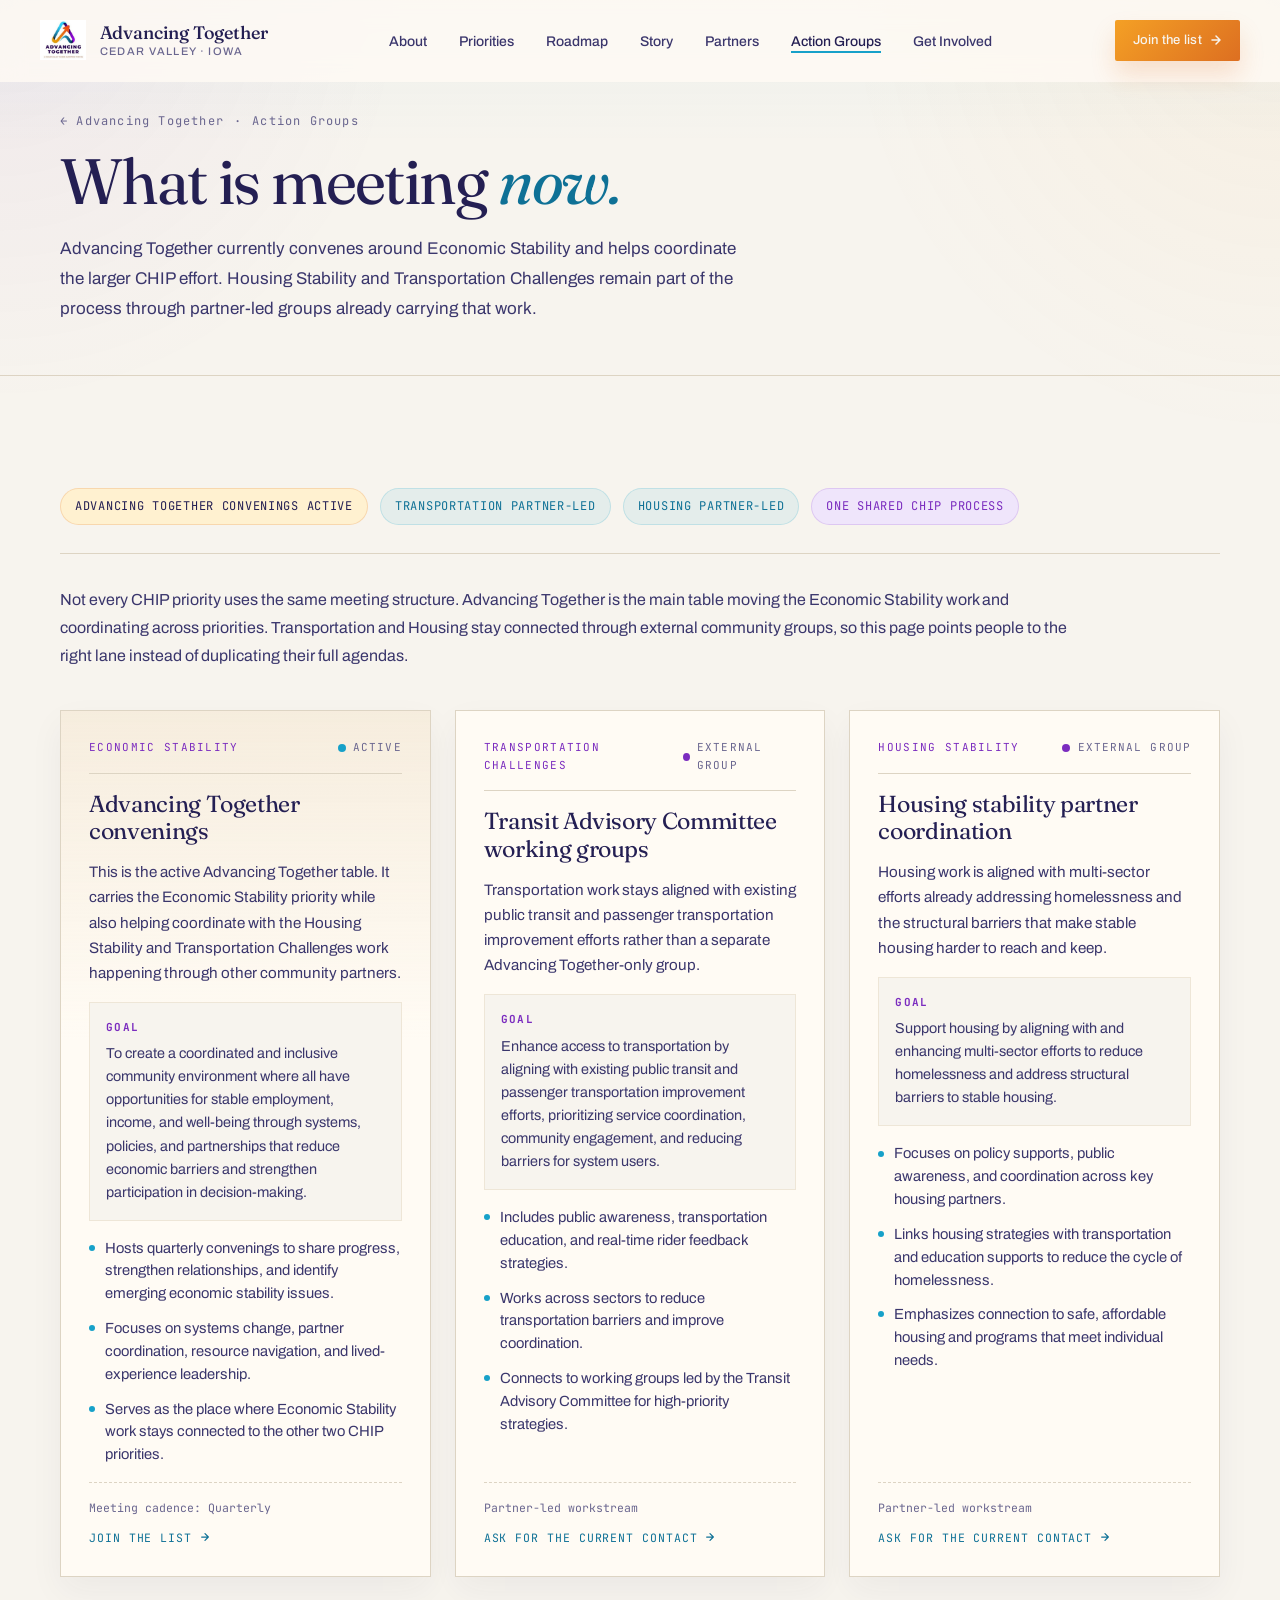
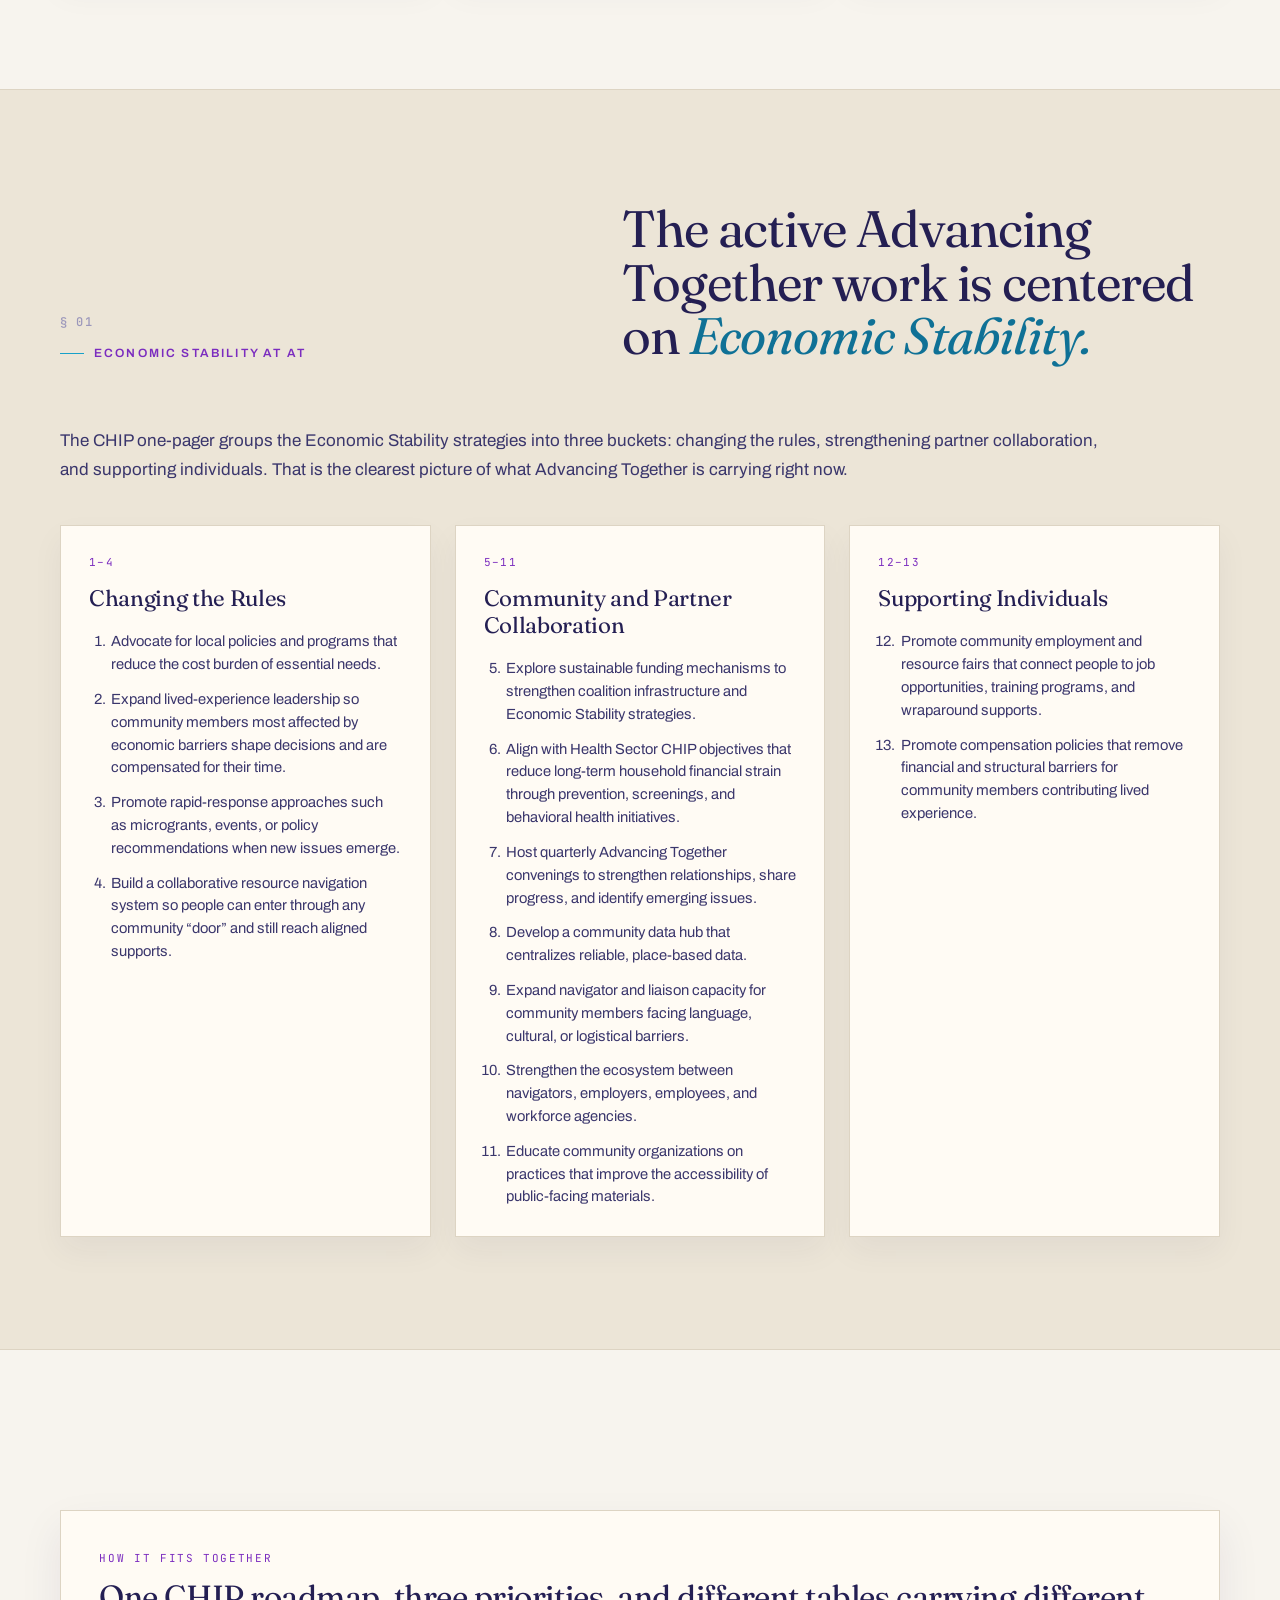
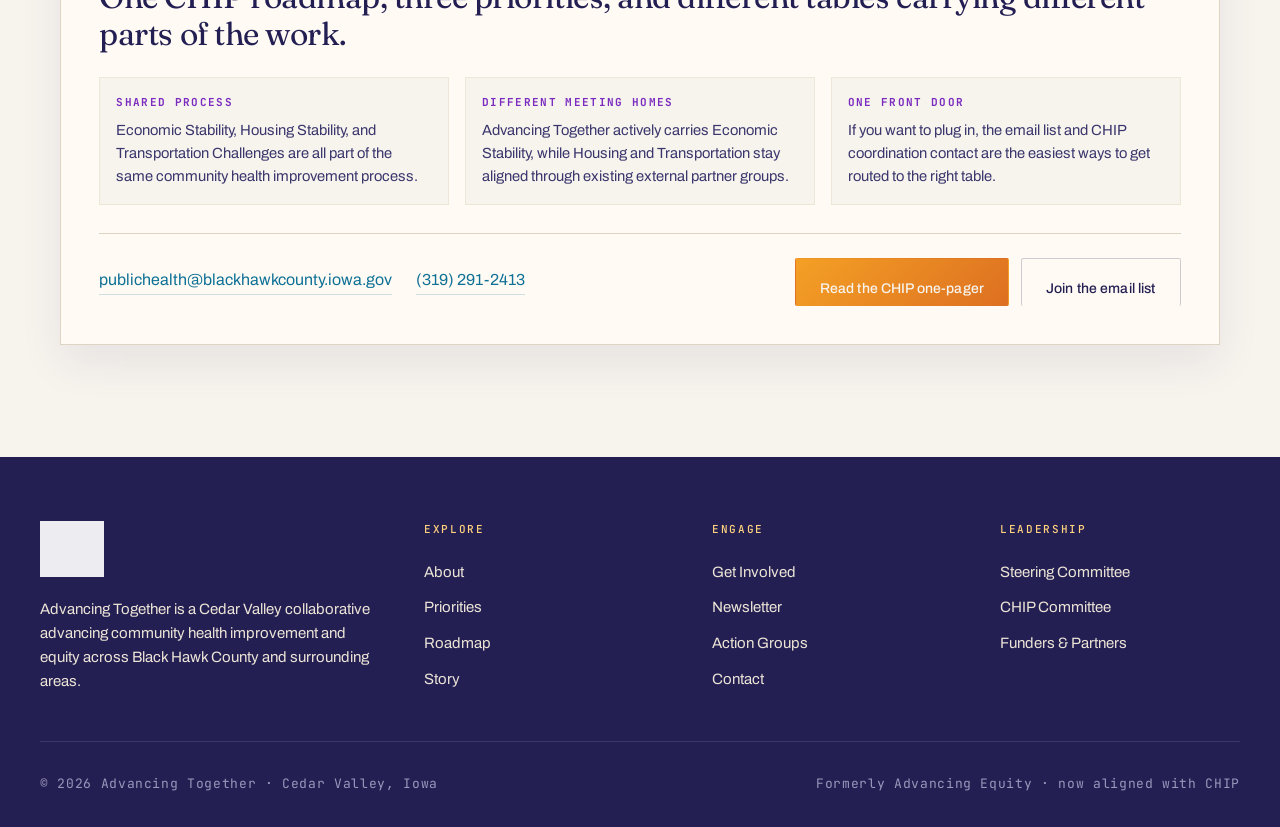
==== action-groups.html @ 177df94e "More streamlined and GoogleForm update" ====
<!DOCTYPE html>
<html lang="en">
<head>
  <meta charset="UTF-8" />
  <meta name="viewport" content="width=device-width, initial-scale=1.0" />
  <title>Action Groups | Advancing Together</title>
  <meta name="description" content="See what is actively meeting across Economic Stability, Housing Stability, and Transportation Challenges in the Cedar Valley CHIP process, and how to plug in." />
  <link rel="icon" type="image/png" href="AT-logo.png" />
  <link rel="preconnect" href="https://fonts.googleapis.com" />
  <link rel="preconnect" href="https://fonts.gstatic.com" crossorigin />
  <link href="https://fonts.googleapis.com/css2?family=Fraunces:ital,opsz,wght,SOFT,WONK@0,9..144,300..700,0..100,0..1;1,9..144,300..700,0..100,0..1&family=Archivo:wght@400;500;600;700&family=JetBrains+Mono:wght@400;500&display=swap" rel="stylesheet" />
  <link rel="stylesheet" href="styles.css" />
</head>
<body>

  <nav class="nav" id="nav">
    <div class="container container--wide">
      <div class="nav__inner">
        <a href="index.html" class="nav__brand">
          <img src="AT-logo.png" alt="" />
          <span class="nav__brand-text">
            <span class="nav__brand-name">Advancing Together</span>
            <span class="nav__brand-loc">Cedar Valley &middot; Iowa</span>
          </span>
        </a>
        <ul class="nav__desktop">
          <li><a href="index.html#about">About</a></li>
          <li><a href="index.html#priorities">Priorities</a></li>
          <li><a href="index.html#roadmap">Roadmap</a></li>
          <li><a href="index.html#story">Story</a></li>
          <li><a href="index.html#partners">Partners</a></li>
          <li><a href="action-groups.html" class="active">Action Groups</a></li>
          <li><a href="get-involved.html">Get Involved</a></li>
        </ul>
        <a href="get-involved.html" class="nav__cta">
          Join the list
          <svg class="nav__cta-arrow" width="12" height="12" viewBox="0 0 12 12" fill="none" aria-hidden="true"><path d="M2 6H10M10 6L6 2M10 6L6 10" stroke="currentColor" stroke-width="1.5" stroke-linecap="round" stroke-linejoin="round"/></svg>
        </a>
        <button class="nav__toggle" id="nav-toggle" aria-label="Open menu" aria-expanded="false" aria-controls="mobile-nav">
          <span></span><span></span><span></span>
        </button>
      </div>
    </div>
  </nav>

  <div class="mobile-nav" id="mobile-nav">
    <button class="mobile-nav__close" id="mobile-close">Close</button>
    <ul>
      <li><a href="index.html#about"><span class="num">01</span>About</a></li>
      <li><a href="index.html#priorities"><span class="num">02</span>Priorities</a></li>
      <li><a href="index.html#roadmap"><span class="num">03</span>Roadmap</a></li>
      <li><a href="index.html#story"><span class="num">04</span>Story</a></li>
      <li><a href="index.html#partners"><span class="num">05</span>Partners</a></li>
      <li><a href="action-groups.html"><span class="num">06</span>Action Groups</a></li>
      <li><a href="get-involved.html"><span class="num">07</span>Get Involved</a></li>
      <li><a href="newsletter.html"><span class="num">08</span>Newsletter</a></li>
      <li><a href="one-pager.html"><span class="num">09</span>Funder one-pager</a></li>
    </ul>
  </div>

  <header class="page-header">
    <div class="container">
      <div class="page-header__meta">
        <a href="index.html">&larr; Advancing Together</a>
        <span>&middot;</span>
        <span>Action Groups</span>
      </div>
      <h1 class="reveal">What is meeting <em>now.</em></h1>
      <p class="page-header__lede reveal reveal--delay-1">Advancing Together currently convenes around Economic Stability and helps coordinate the larger CHIP effort. Housing Stability and Transportation Challenges remain part of the process through partner-led groups already carrying that work.</p>
    </div>
  </header>

  <main>
    <section class="section">
      <div class="container">
        <div class="priority-pill-row reveal">
          <span class="priority-pill priority-pill--active">Advancing Together convenings active</span>
          <span class="priority-pill priority-pill--external">Transportation partner-led</span>
          <span class="priority-pill priority-pill--external">Housing partner-led</span>
          <span class="priority-pill priority-pill--aligned">One shared CHIP process</span>
        </div>

        <p class="meeting-note reveal reveal--delay-1">Not every CHIP priority uses the same meeting structure. Advancing Together is the main table moving the Economic Stability work and coordinating across priorities. Transportation and Housing stay connected through external community groups, so this page points people to the right lane instead of duplicating their full agendas.</p>

        <div class="meeting-grid">
          <article class="meeting-card meeting-card--featured reveal">
            <div class="meeting-card__top">
              <span class="meeting-card__eyebrow">Economic Stability</span>
              <span class="meeting-card__status meeting-card__status--active">Active</span>
            </div>
            <h3 class="meeting-card__title">Advancing Together convenings</h3>
            <p class="meeting-card__desc">This is the active Advancing Together table. It carries the Economic Stability priority while also helping coordinate with the Housing Stability and Transportation Challenges work happening through other community partners.</p>
            <div class="meeting-card__goal">
              <strong>Goal</strong>
              To create a coordinated and inclusive community environment where all have opportunities for stable employment, income, and well-being through systems, policies, and partnerships that reduce economic barriers and strengthen participation in decision-making.
            </div>
            <ul class="meeting-card__list">
              <li>Hosts quarterly convenings to share progress, strengthen relationships, and identify emerging economic stability issues.</li>
              <li>Focuses on systems change, partner coordination, resource navigation, and lived-experience leadership.</li>
              <li>Serves as the place where Economic Stability work stays connected to the other two CHIP priorities.</li>
            </ul>
            <div class="meeting-card__meta">
              <span>Meeting cadence: Quarterly</span>
              <a href="get-involved.html">Join the list
                <svg width="10" height="10" viewBox="0 0 12 12" fill="none" aria-hidden="true"><path d="M2 6H10M10 6L6 2M10 6L6 10" stroke="currentColor" stroke-width="1.5" stroke-linecap="round" stroke-linejoin="round"/></svg>
              </a>
            </div>
          </article>

          <article class="meeting-card reveal reveal--delay-1">
            <div class="meeting-card__top">
              <span class="meeting-card__eyebrow">Transportation Challenges</span>
              <span class="meeting-card__status meeting-card__status--external">External group</span>
            </div>
            <h3 class="meeting-card__title">Transit Advisory Committee working groups</h3>
            <p class="meeting-card__desc">Transportation work stays aligned with existing public transit and passenger transportation improvement efforts rather than a separate Advancing Together-only group.</p>
            <div class="meeting-card__goal">
              <strong>Goal</strong>
              Enhance access to transportation by aligning with existing public transit and passenger transportation improvement efforts, prioritizing service coordination, community engagement, and reducing barriers for system users.
            </div>
            <ul class="meeting-card__list">
              <li>Includes public awareness, transportation education, and real-time rider feedback strategies.</li>
              <li>Works across sectors to reduce transportation barriers and improve coordination.</li>
              <li>Connects to working groups led by the Transit Advisory Committee for high-priority strategies.</li>
            </ul>
            <div class="meeting-card__meta">
              <span>Partner-led workstream</span>
              <a href="mailto:publichealth@blackhawkcounty.iowa.gov?subject=Transportation%20Challenges%20Inquiry">Ask for the current contact
                <svg width="10" height="10" viewBox="0 0 12 12" fill="none" aria-hidden="true"><path d="M2 6H10M10 6L6 2M10 6L6 10" stroke="currentColor" stroke-width="1.5" stroke-linecap="round" stroke-linejoin="round"/></svg>
              </a>
            </div>
          </article>

          <article class="meeting-card reveal reveal--delay-2">
            <div class="meeting-card__top">
              <span class="meeting-card__eyebrow">Housing Stability</span>
              <span class="meeting-card__status meeting-card__status--external">External group</span>
            </div>
            <h3 class="meeting-card__title">Housing stability partner coordination</h3>
            <p class="meeting-card__desc">Housing work is aligned with multi-sector efforts already addressing homelessness and the structural barriers that make stable housing harder to reach and keep.</p>
            <div class="meeting-card__goal">
              <strong>Goal</strong>
              Support housing by aligning with and enhancing multi-sector efforts to reduce homelessness and address structural barriers to stable housing.
            </div>
            <ul class="meeting-card__list">
              <li>Focuses on policy supports, public awareness, and coordination across key housing partners.</li>
              <li>Links housing strategies with transportation and education supports to reduce the cycle of homelessness.</li>
              <li>Emphasizes connection to safe, affordable housing and programs that meet individual needs.</li>
            </ul>
            <div class="meeting-card__meta">
              <span>Partner-led workstream</span>
              <a href="mailto:publichealth@blackhawkcounty.iowa.gov?subject=Housing%20Stability%20Inquiry">Ask for the current contact
                <svg width="10" height="10" viewBox="0 0 12 12" fill="none" aria-hidden="true"><path d="M2 6H10M10 6L6 2M10 6L6 10" stroke="currentColor" stroke-width="1.5" stroke-linecap="round" stroke-linejoin="round"/></svg>
              </a>
            </div>
          </article>
        </div>
      </div>
    </section>

    <section class="section section--deep">
      <div class="container">
        <div class="section-head reveal">
          <div class="section-head__meta">
            <span class="section-num">&sect; 01</span>
            <span class="eyebrow">Economic Stability at AT</span>
          </div>
          <h2 class="section-head__title">The active Advancing Together work is centered on <em>Economic Stability.</em></h2>
        </div>
        <p class="body-text body-text--lg reveal" style="max-width:62em;">The CHIP one-pager groups the Economic Stability strategies into three buckets: changing the rules, strengthening partner collaboration, and supporting individuals. That is the clearest picture of what Advancing Together is carrying right now.</p>

        <div class="strategy-layout">
          <article class="strategy-card reveal">
            <span class="strategy-card__eyebrow">1&ndash;4</span>
            <h3 class="strategy-card__title">Changing the Rules</h3>
            <ol class="strategy-card__list">
              <li>Advocate for local policies and programs that reduce the cost burden of essential needs.</li>
              <li>Expand lived-experience leadership so community members most affected by economic barriers shape decisions and are compensated for their time.</li>
              <li>Promote rapid-response approaches such as microgrants, events, or policy recommendations when new issues emerge.</li>
              <li>Build a collaborative resource navigation system so people can enter through any community &ldquo;door&rdquo; and still reach aligned supports.</li>
            </ol>
          </article>

          <article class="strategy-card reveal reveal--delay-1">
            <span class="strategy-card__eyebrow">5&ndash;11</span>
            <h3 class="strategy-card__title">Community and Partner Collaboration</h3>
            <ol class="strategy-card__list" start="5">
              <li>Explore sustainable funding mechanisms to strengthen coalition infrastructure and Economic Stability strategies.</li>
              <li>Align with Health Sector CHIP objectives that reduce long-term household financial strain through prevention, screenings, and behavioral health initiatives.</li>
              <li>Host quarterly Advancing Together convenings to strengthen relationships, share progress, and identify emerging issues.</li>
              <li>Develop a community data hub that centralizes reliable, place-based data.</li>
              <li>Expand navigator and liaison capacity for community members facing language, cultural, or logistical barriers.</li>
              <li>Strengthen the ecosystem between navigators, employers, employees, and workforce agencies.</li>
              <li>Educate community organizations on practices that improve the accessibility of public-facing materials.</li>
            </ol>
          </article>

          <article class="strategy-card reveal reveal--delay-2">
            <span class="strategy-card__eyebrow">12&ndash;13</span>
            <h3 class="strategy-card__title">Supporting Individuals</h3>
            <ol class="strategy-card__list" start="12">
              <li>Promote community employment and resource fairs that connect people to job opportunities, training programs, and wraparound supports.</li>
              <li>Promote compensation policies that remove financial and structural barriers for community members contributing lived experience.</li>
            </ol>
          </article>
        </div>
      </div>
    </section>

    <section class="section">
      <div class="container">
        <div class="process-note reveal">
          <span class="process-note__eyebrow">How It Fits Together</span>
          <h2 class="process-note__title">One CHIP roadmap, three priorities, and different tables carrying different parts of the work.</h2>
          <div class="process-note__grid">
            <div class="process-note__item">
              <strong>Shared process</strong>
              <p>Economic Stability, Housing Stability, and Transportation Challenges are all part of the same community health improvement process.</p>
            </div>
            <div class="process-note__item">
              <strong>Different meeting homes</strong>
              <p>Advancing Together actively carries Economic Stability, while Housing and Transportation stay aligned through existing external partner groups.</p>
            </div>
            <div class="process-note__item">
              <strong>One front door</strong>
              <p>If you want to plug in, the email list and CHIP coordination contact are the easiest ways to get routed to the right table.</p>
            </div>
          </div>

          <div class="contact-routing">
            <div class="contact-routing__info">
              <a href="mailto:publichealth@blackhawkcounty.iowa.gov?subject=Advancing%20Together%20Action%20Groups">publichealth@blackhawkcounty.iowa.gov</a>
              <a href="tel:3192912413">(319) 291-2413</a>
            </div>
            <div class="contact-routing__actions">
              <a href="CHIP 1-pager.pdf" class="btn btn--primary">Read the CHIP one-pager</a>
              <a href="get-involved.html" class="btn btn--secondary">Join the email list</a>
            </div>
          </div>
        </div>
      </div>
    </section>
  </main>

  <footer class="footer">
    <div class="container container--wide">
      <div class="footer__inner">
        <div class="footer__brand">
          <img src="AT-logo.png" alt="Advancing Together" />
          <p>Advancing Together is a Cedar Valley collaborative advancing community health improvement and equity across Black Hawk County and surrounding areas.</p>
        </div>
        <div class="footer__col">
          <h4>Explore</h4>
          <ul>
            <li><a href="index.html#about">About</a></li>
            <li><a href="index.html#priorities">Priorities</a></li>
            <li><a href="index.html#roadmap">Roadmap</a></li>
            <li><a href="index.html#story">Story</a></li>
          </ul>
        </div>
        <div class="footer__col">
          <h4>Engage</h4>
          <ul>
            <li><a href="get-involved.html">Get Involved</a></li>
            <li><a href="newsletter.html">Newsletter</a></li>
            <li><a href="action-groups.html">Action Groups</a></li>
            <li><a href="index.html#connect">Contact</a></li>
          </ul>
        </div>
        <div class="footer__col">
          <h4>Leadership</h4>
          <ul>
            <li><a href="index.html#partners">Steering Committee</a></li>
            <li><a href="index.html#partners">CHIP Committee</a></li>
            <li><a href="index.html#connect">Funders &amp; Partners</a></li>
          </ul>
        </div>
      </div>
      <div class="footer__bottom">
        <div>&copy; 2026 Advancing Together &middot; Cedar Valley, Iowa</div>
        <div>Formerly Advancing Equity &middot; now aligned with CHIP</div>
      </div>
    </div>
  </footer>

  <script src="script.js"></script>
</body>
</html>
---- styles.css ----
/* =========================================================
   Advancing Together — Cedar Valley
   Editorial civic publication aesthetic
   ========================================================= */

:root {
  --paper: #f7f4ee;
  --paper-deep: #ece5d7;
  --paper-warm: #fffbf4;
  --ink: #241f53;
  --ink-soft: #3a366c;
  --ink-mute: #6a668f;
  --ink-faint: #9b97bb;
  --rule: #ddd4c3;
  --rule-soft: #eee6d7;

  --gold: #f4a025;
  --gold-deep: #dd6f21;
  --gold-soft: #ffd37d;
  --gold-wash: #fff1d0;

  --teal: #17a1c9;
  --teal-deep: #0f7196;
  --purple: #7b2cbf;
  --purple-soft: #efe5fb;
  --card-shadow: 0 18px 40px rgba(36, 31, 83, 0.08);

  --serif: 'Fraunces', 'Georgia', serif;
  --sans: 'Archivo', 'Helvetica Neue', sans-serif;
  --mono: 'JetBrains Mono', 'Courier New', monospace;

  --content-max: 1240px;
  --content-wide: 1400px;
  --gutter: clamp(1.25rem, 4vw, 2.5rem);
}

* { box-sizing: border-box; margin: 0; padding: 0; }

html { scroll-behavior: smooth; scroll-padding-top: 88px; }

body {
  font-family: var(--sans);
  color: var(--ink);
  background: var(--paper);
  line-height: 1.6;
  font-size: 16px;
  font-weight: 400;
  -webkit-font-smoothing: antialiased;
  -moz-osx-font-smoothing: grayscale;
  overflow-x: hidden;
}

body.menu-open { overflow: hidden; }

body::before {
  content: '';
  position: fixed;
  inset: 0;
  pointer-events: none;
  z-index: 1;
  opacity: 1;
  background-image:
    linear-gradient(180deg, rgba(23, 161, 201, 0.05) 0%, transparent 16%),
    radial-gradient(circle at 0% 0%, rgba(123, 44, 191, 0.06) 0%, transparent 26%),
    radial-gradient(circle at 100% 0%, rgba(244, 160, 37, 0.06) 0%, transparent 28%);
  mix-blend-mode: normal;
}

img { max-width: 100%; height: auto; display: block; }
a { color: var(--ink); text-decoration: none; transition: color 0.2s ease; }
button { font-family: inherit; cursor: pointer; border: none; background: none; }

/* Typography */
.display { font-family: var(--serif); font-weight: 400; letter-spacing: -0.02em; line-height: 1.05; color: var(--ink); font-variation-settings: 'SOFT' 18, 'WONK' 0; }
.display--xl { font-size: clamp(2.5rem, 6vw, 5.25rem); }
.display--lg { font-size: clamp(2rem, 4.5vw, 3.75rem); }
.display--md { font-size: clamp(1.5rem, 3vw, 2.5rem); }
.display--sm { font-size: clamp(1.25rem, 2vw, 1.625rem); line-height: 1.2; }

.eyebrow {
  font-family: var(--sans);
  font-size: 0.75rem;
  font-weight: 600;
  letter-spacing: 0.18em;
  text-transform: uppercase;
  color: var(--purple);
  display: inline-flex;
  align-items: center;
  gap: 0.625rem;
}
.eyebrow::before { content: ''; width: 1.5rem; height: 1px; background: var(--teal); }
.eyebrow--plain::before { display: none; }

.lede {
  font-family: var(--sans);
  font-size: clamp(1.0625rem, 1.4vw, 1.25rem);
  line-height: 1.7;
  color: var(--ink-soft);
  font-weight: 400;
}

.body-text { color: var(--ink-soft); font-size: 1rem; line-height: 1.7; }
.body-text--lg { font-size: 1.0625rem; }

.section-num {
  font-family: var(--mono);
  font-size: 0.75rem;
  font-weight: 500;
  color: var(--ink-faint);
  letter-spacing: 0.1em;
}

/* Layout */
.container { width: 100%; max-width: var(--content-max); margin: 0 auto; padding: 0 var(--gutter); position: relative; z-index: 2; }
.container--wide { max-width: var(--content-wide); }
.container--narrow { max-width: 860px; }

section { position: relative; z-index: 2; }

/* Navigation */
.nav {
  position: fixed;
  top: 0;
  left: 0;
  right: 0;
  z-index: 100;
  background: rgba(255, 251, 244, 0.82);
  backdrop-filter: blur(12px);
  -webkit-backdrop-filter: blur(12px);
  border-bottom: 1px solid transparent;
  transition: background 0.3s ease, border-color 0.3s ease, padding 0.3s ease, box-shadow 0.3s ease;
  padding: 1.25rem 0;
}

.nav.scrolled {
  background: rgba(255, 251, 244, 0.96);
  border-bottom-color: var(--rule);
  padding: 0.875rem 0;
  box-shadow: 0 12px 24px rgba(36, 31, 83, 0.06);
}

.nav__inner { display: flex; align-items: center; justify-content: space-between; gap: 2rem; }

.nav__brand {
  display: flex;
  align-items: center;
  gap: 0.875rem;
  font-family: var(--serif);
  font-size: 1.125rem;
  line-height: 1.1;
  color: var(--ink);
}

.nav__brand img { height: 40px; width: auto; }

.nav__brand-text { display: flex; flex-direction: column; }
.nav__brand-name { font-weight: 500; letter-spacing: -0.01em; }
.nav__brand-loc {
  font-family: var(--sans);
  font-size: 0.6875rem;
  font-weight: 500;
  letter-spacing: 0.12em;
  text-transform: uppercase;
  color: var(--ink-mute);
  margin-top: 2px;
}

.nav__desktop { display: flex; align-items: center; gap: 2rem; list-style: none; }

.nav__desktop a {
  font-size: 0.875rem;
  font-weight: 500;
  color: var(--ink-soft);
  position: relative;
  padding: 0.25rem 0;
  transition: color 0.2s ease;
}

.nav__desktop a::after {
  content: '';
  position: absolute;
  bottom: 0;
  left: 0;
  right: 0;
  height: 2px;
  background: var(--teal);
  transform: scaleX(0);
  transform-origin: left;
  transition: transform 0.3s ease;
}

.nav__desktop a:hover, .nav__desktop a.active { color: var(--ink); }
.nav__desktop a:hover::after, .nav__desktop a.active::after { transform: scaleX(1); }

.nav__cta {
  display: inline-flex;
  align-items: center;
  gap: 0.5rem;
  padding: 0.625rem 1.125rem;
  background: linear-gradient(135deg, var(--gold) 0%, var(--gold-deep) 100%);
  color: var(--paper);
  font-size: 0.8125rem;
  font-weight: 500;
  letter-spacing: 0.02em;
  border-radius: 2px;
  box-shadow: 0 14px 24px rgba(221, 111, 33, 0.18);
  transition: background 0.2s ease, transform 0.2s ease, box-shadow 0.2s ease;
}

.nav__cta:hover { background: var(--ink); box-shadow: 0 14px 24px rgba(36, 31, 83, 0.14); transform: translateY(-1px); }
.nav__cta-arrow { transition: transform 0.2s ease; }
.nav__cta:hover .nav__cta-arrow { transform: translateX(3px); }

.nav__toggle { display: none; flex-direction: column; gap: 4px; padding: 8px; }
.nav__toggle span { width: 22px; height: 1.5px; background: var(--ink); transition: transform 0.3s ease; }

.mobile-nav {
  position: fixed;
  inset: 0;
  z-index: 99;
  background: var(--paper-warm);
  padding: 6rem var(--gutter) 3rem;
  transform: translateX(100%);
  transition: transform 0.4s cubic-bezier(0.4, 0, 0.2, 1);
  overflow-y: auto;
}

.mobile-nav.open { transform: translateX(0); }

.mobile-nav__close {
  position: absolute;
  top: 1.5rem;
  right: var(--gutter);
  font-size: 0.8125rem;
  font-weight: 500;
  letter-spacing: 0.1em;
  text-transform: uppercase;
  color: var(--ink);
  padding: 0.5rem;
}

.mobile-nav ul { list-style: none; display: flex; flex-direction: column; gap: 1.25rem; border-top: 1px solid var(--rule); padding-top: 2rem; }

.mobile-nav a {
  font-family: var(--serif);
  font-size: 2rem;
  font-weight: 400;
  color: var(--ink);
  display: flex;
  align-items: baseline;
  gap: 1rem;
  letter-spacing: -0.02em;
}

.mobile-nav a .num {
  font-family: var(--mono);
  font-size: 0.75rem;
  color: var(--ink-faint);
}

.mobile-nav__cta {
  margin-top: 2.5rem;
  display: inline-flex;
  align-items: center;
  gap: 0.5rem;
  padding: 0.875rem 1.5rem;
  background: var(--ink);
  color: var(--paper);
  font-size: 0.875rem;
  font-weight: 500;
  border-radius: 2px;
}

/* Hero */
.hero {
  padding: clamp(8rem, 14vh, 10rem) 0 clamp(4rem, 8vh, 6rem);
  position: relative;
  overflow: hidden;
}

.hero__decorative { position: absolute; inset: 0; pointer-events: none; z-index: 1; }
.hero__decorative svg { position: absolute; top: 0; right: 0; width: 50%; height: 100%; opacity: 0.18; }

.hero__inner { display: grid; grid-template-columns: 1fr; gap: 3rem; align-items: start; position: relative; z-index: 2; }

@media (min-width: 900px) {
  .hero__inner { grid-template-columns: minmax(0, 1.4fr) minmax(0, 1fr); gap: 4rem; }
}

.hero__header { display: flex; flex-direction: column; gap: 1.25rem; }

.hero__meta {
  display: flex;
  align-items: center;
  gap: 1rem;
  flex-wrap: wrap;
  font-family: var(--mono);
  font-size: 0.75rem;
  color: var(--ink-mute);
  letter-spacing: 0.05em;
}

.hero__meta .dot { width: 4px; height: 4px; border-radius: 50%; background: var(--teal); }

.hero__title {
  font-family: var(--serif);
  font-size: clamp(2.5rem, 6vw, 5rem);
  font-weight: 400;
  line-height: 1.02;
  letter-spacing: -0.025em;
  color: var(--ink);
  font-variation-settings: 'SOFT' 50, 'WONK' 0;
}

.hero__title em { font-style: italic; color: var(--gold-deep); font-variation-settings: 'SOFT' 18, 'WONK' 0; }
.hero__title .break { display: block; }

.hero__lede {
  font-family: var(--sans);
  font-size: clamp(1rem, 1.35vw, 1.1875rem);
  line-height: 1.75;
  color: var(--ink-soft);
  max-width: 36em;
  font-weight: 400;
}

.hero__actions { display: flex; flex-wrap: wrap; gap: 0.75rem; margin-top: 0.5rem; }

.btn {
  display: inline-flex;
  align-items: center;
  gap: 0.625rem;
  padding: 0.875rem 1.5rem;
  font-size: 0.875rem;
  font-weight: 500;
  letter-spacing: 0.01em;
  border-radius: 2px;
  transition: all 0.25s ease;
  border: 1px solid transparent;
}

.btn svg { transition: transform 0.2s ease; }
.btn:hover svg { transform: translateX(3px); }

.btn--primary { background: linear-gradient(135deg, var(--gold) 0%, var(--gold-deep) 100%); color: var(--paper); }
.btn--primary:hover { background: var(--ink); }

.btn--secondary { background: transparent; color: var(--ink); border-color: rgba(36, 31, 83, 0.22); }
.btn--secondary:hover { background: var(--ink); color: var(--paper); border-color: var(--ink); }

.btn--gold { background: var(--purple); color: var(--paper); }
.btn--gold:hover { background: var(--ink); }

.btn--ghost { background: transparent; color: var(--ink); border-color: var(--rule); padding: 0.75rem 1.25rem; }
.btn--ghost:hover { border-color: var(--teal); background: rgba(23, 161, 201, 0.07); }

.hero__sidecard {
  background: var(--paper-warm);
  border: 1px solid var(--rule);
  padding: 2rem;
  position: relative;
  box-shadow: var(--card-shadow);
}

.hero__sidecard::before {
  content: '';
  position: absolute;
  top: -1px;
  left: -1px;
  width: 32px;
  height: 32px;
  border-top: 2px solid var(--teal);
  border-left: 2px solid var(--gold-deep);
}

.hero__sidecard-label {
  font-family: var(--mono);
  font-size: 0.6875rem;
  letter-spacing: 0.15em;
  text-transform: uppercase;
  color: var(--purple);
  margin-bottom: 1.25rem;
  display: block;
}

.hero__sidecard h3 {
  font-family: var(--serif);
  font-size: 1.375rem;
  font-weight: 400;
  line-height: 1.25;
  margin-bottom: 1rem;
  letter-spacing: -0.015em;
}

.hero__sidecard p {
  font-size: 0.9375rem;
  color: var(--ink-soft);
  line-height: 1.6;
  margin-bottom: 1.5rem;
}

.hero__sidecard-list { list-style: none; display: flex; flex-direction: column; gap: 0.75rem; margin-bottom: 1.5rem; }

.hero__sidecard-list li {
  display: flex;
  align-items: center;
  gap: 0.75rem;
  font-size: 0.9375rem;
  color: var(--ink-soft);
  padding-bottom: 0.75rem;
  border-bottom: 1px solid var(--rule-soft);
}

.hero__sidecard-list li:last-child { border-bottom: none; padding-bottom: 0; }

.hero__sidecard-list .num {
  font-family: var(--mono);
  font-size: 0.75rem;
  color: var(--teal-deep);
  font-weight: 500;
  min-width: 1.25rem;
}

.hero__stats {
  margin-top: clamp(3rem, 6vw, 4.5rem);
  padding-top: 2rem;
  border-top: 1px solid var(--rule);
  display: grid;
  grid-template-columns: repeat(4, 1fr);
  gap: 1.5rem;
}

@media (max-width: 720px) {
  .hero__stats { grid-template-columns: repeat(2, 1fr); gap: 1.75rem; }
}

.hero__stat-label {
  font-family: var(--mono);
  font-size: 0.6875rem;
  letter-spacing: 0.12em;
  text-transform: uppercase;
  color: var(--ink-mute);
  margin-bottom: 0.5rem;
}

.hero__stat-value {
  font-family: var(--serif);
  font-size: clamp(1.75rem, 3vw, 2.5rem);
  font-weight: 400;
  color: var(--ink);
  line-height: 1;
  letter-spacing: -0.02em;
}

.hero__stat-note { font-size: 0.8125rem; color: var(--ink-mute); margin-top: 0.375rem; line-height: 1.4; }

/* Sections */
.section { padding: clamp(4rem, 9vw, 7rem) 0; }
.section--tight { padding: clamp(3rem, 6vw, 5rem) 0; }

.section--deep { background: var(--paper-deep); border-top: 1px solid var(--rule); border-bottom: 1px solid var(--rule); }

.section--ink { background: linear-gradient(135deg, #241f53 0%, #342b6d 62%, #184c70 100%); color: var(--paper); border-top: 1px solid rgba(255, 255, 255, 0.08); border-bottom: 1px solid rgba(255, 255, 255, 0.08); }
.section--ink .eyebrow { color: var(--gold-soft); }
.section--ink .eyebrow::before { background: var(--gold-soft); }
.section--ink .display, .section--ink h1, .section--ink h2, .section--ink h3 { color: var(--paper); }
.section--ink .body-text, .section--ink p { color: var(--paper-deep); }

.section-head { display: grid; grid-template-columns: 1fr; gap: 1.5rem; margin-bottom: clamp(2.5rem, 5vw, 4rem); }

@media (min-width: 900px) {
  .section-head { grid-template-columns: minmax(0, 1fr) minmax(0, 1.2fr); gap: 4rem; align-items: end; }
}

.section-head__meta { display: flex; flex-direction: column; gap: 0.75rem; }

.section-head__title {
  font-family: var(--serif);
  font-size: clamp(1.875rem, 4vw, 3.25rem);
  font-weight: 400;
  line-height: 1.05;
  letter-spacing: -0.02em;
  color: inherit;
}

.section-head__title em { font-style: italic; color: var(--teal-deep); }
.section--ink .section-head__title em { color: var(--gold-soft); }

/* Priorities grid */
.priorities {
  display: grid;
  grid-template-columns: 1fr;
  gap: 0;
  border-top: 1px solid var(--rule);
}

@media (min-width: 900px) {
  .priorities { grid-template-columns: repeat(3, 1fr); }
}

.priority {
  padding: 2.5rem 0;
  border-bottom: 1px solid var(--rule);
  display: flex;
  flex-direction: column;
  gap: 1rem;
  position: relative;
  transition: background 0.3s ease;
}

@media (min-width: 900px) {
  .priority { padding: 2.5rem 2rem; border-bottom: none; border-right: 1px solid var(--rule); }
  .priority:last-child { border-right: none; }
  .priority:first-child { padding-left: 0; }
  .priority:last-child { padding-right: 0; }
}

.priority:hover { background: rgba(23, 161, 201, 0.06); }

.priority__num { font-family: var(--mono); font-size: 0.75rem; letter-spacing: 0.12em; color: var(--purple); font-weight: 500; }

.priority__title {
  font-family: var(--serif);
  font-size: 1.75rem;
  font-weight: 400;
  line-height: 1.1;
  letter-spacing: -0.015em;
  margin-top: 0.25rem;
}

.priority__desc { color: var(--ink-soft); font-size: 0.9375rem; line-height: 1.65; }

.priority__list { list-style: none; display: flex; flex-direction: column; gap: 0.75rem; margin-top: 0.5rem; }

.priority__list li {
  font-size: 0.875rem;
  line-height: 1.55;
  color: var(--ink-soft);
  padding-left: 1.25rem;
  position: relative;
}

.priority__list li::before {
  content: '';
  position: absolute;
  left: 0;
  top: 0.6em;
  width: 8px;
  height: 1px;
  background: var(--gold);
}

.priority__tag {
  margin-top: auto;
  padding-top: 1.25rem;
  font-family: var(--mono);
  font-size: 0.6875rem;
  letter-spacing: 0.12em;
  text-transform: uppercase;
  color: var(--ink-mute);
  border-top: 1px dashed var(--rule);
}

/* How we work cards */
.how-grid { display: grid; grid-template-columns: 1fr; gap: 2rem; }

@media (min-width: 768px) {
  .how-grid { grid-template-columns: repeat(3, 1fr); }
}

.how-card {
  background: var(--paper-warm);
  padding: 2rem;
  border: 1px solid var(--rule);
  position: relative;
  box-shadow: 0 12px 30px rgba(36, 31, 83, 0.04);
  transition: transform 0.3s ease, border-color 0.3s ease;
}

.how-card:hover { transform: translateY(-4px); border-color: rgba(23, 161, 201, 0.25); box-shadow: var(--card-shadow); }

.how-card__eyebrow {
  font-family: var(--mono);
  font-size: 0.6875rem;
  letter-spacing: 0.15em;
  text-transform: uppercase;
  color: var(--purple);
  margin-bottom: 1rem;
  display: block;
}

.how-card__title {
  font-family: var(--serif);
  font-size: 1.5rem;
  font-weight: 400;
  line-height: 1.2;
  margin-bottom: 0.875rem;
  letter-spacing: -0.015em;
}

.how-card__desc { color: var(--ink-soft); font-size: 0.9375rem; line-height: 1.6; }

/* Roadmap */
.roadmap { display: grid; grid-template-columns: 1fr; gap: 3rem; align-items: start; }

@media (min-width: 1000px) {
  .roadmap { grid-template-columns: minmax(0, 1fr) minmax(0, 1.1fr); gap: 4rem; }
}

.roadmap__steps { display: flex; flex-direction: column; gap: 0; counter-reset: step; }

.roadmap__step {
  display: grid;
  grid-template-columns: auto 1fr;
  gap: 1.5rem;
  padding: 1.75rem 0;
  border-bottom: 1px solid var(--rule);
  position: relative;
}

.roadmap__step:first-child { padding-top: 0.5rem; border-top: 1px solid var(--rule); }

.roadmap__step-num {
  font-family: var(--serif);
  font-size: 2rem;
  font-weight: 400;
  line-height: 1;
  color: var(--teal-deep);
  letter-spacing: -0.02em;
  font-feature-settings: 'lnum';
}

.roadmap__step-title {
  font-family: var(--serif);
  font-size: 1.25rem;
  font-weight: 400;
  line-height: 1.3;
  margin-bottom: 0.5rem;
  letter-spacing: -0.01em;
}

.roadmap__step-desc { font-size: 0.9375rem; color: var(--ink-soft); line-height: 1.6; }

.roadmap__image { position: sticky; top: 100px; }

.roadmap__image-frame {
  background: var(--paper-warm);
  border: 1px solid var(--rule);
  padding: 1.5rem;
  position: relative;
  box-shadow: var(--card-shadow);
}

.roadmap__image-frame img { width: 100%; }

.roadmap__image-label {
  font-family: var(--mono);
  font-size: 0.6875rem;
  letter-spacing: 0.12em;
  text-transform: uppercase;
  color: var(--ink-mute);
  margin-top: 1rem;
  display: flex;
  justify-content: space-between;
}

/* Timeline */
.timeline { display: grid; grid-template-columns: 1fr; gap: 0; border-top: 1px solid var(--rule); }

@media (min-width: 900px) {
  .timeline { grid-template-columns: repeat(4, 1fr); }
}

.timeline__item {
  padding: 2rem 0;
  border-bottom: 1px solid var(--rule);
  position: relative;
}

@media (min-width: 900px) {
  .timeline__item { padding: 2rem 1.5rem 2rem 0; border-bottom: none; border-right: 1px solid var(--rule); }
  .timeline__item:last-child { border-right: none; }
  .timeline__item:first-child { padding-left: 0; }
}

.timeline__year {
  font-family: var(--serif);
  font-size: 2.75rem;
  font-weight: 400;
  line-height: 1;
  color: var(--purple);
  letter-spacing: -0.02em;
  margin-bottom: 1rem;
  font-feature-settings: 'lnum';
}

.section--ink .timeline__year { color: var(--gold-soft); }

.timeline__title {
  font-family: var(--serif);
  font-size: 1.25rem;
  font-weight: 400;
  line-height: 1.25;
  margin-bottom: 0.75rem;
  letter-spacing: -0.01em;
}

.timeline__desc { font-size: 0.9375rem; line-height: 1.6; color: var(--ink-soft); }
.section--ink .timeline__desc { color: var(--paper-deep); }
.section--ink .timeline { border-top-color: var(--ink-soft); }
.section--ink .timeline__item { border-right-color: var(--ink-soft); border-bottom-color: var(--ink-soft); }

/* Lessons */
.lessons { display: grid; grid-template-columns: 1fr; gap: 1.5rem; margin-top: 3rem; }

@media (min-width: 600px) { .lessons { grid-template-columns: repeat(2, 1fr); } }
@media (min-width: 1000px) { .lessons { grid-template-columns: repeat(4, 1fr); } }

.lesson {
  padding: 1.75rem 1.5rem;
  background: rgba(255, 255, 255, 0.04);
  border: 1px solid var(--ink-soft);
  position: relative;
}

.section--ink .lesson { background: rgba(245, 241, 232, 0.04); }

.lesson__title {
  font-family: var(--serif);
  font-size: 1.125rem;
  font-weight: 400;
  line-height: 1.25;
  margin-bottom: 0.75rem;
  color: var(--paper);
}

.lesson__desc { font-size: 0.875rem; line-height: 1.55; color: var(--paper-deep); }

/* Partners */
.partner-grid { display: grid; grid-template-columns: 1fr; gap: 1.5rem; margin-bottom: 3rem; }
@media (min-width: 768px) { .partner-grid { grid-template-columns: repeat(3, 1fr); } }

.partner-card {
  background: var(--paper-warm);
  border: 1px solid var(--rule);
  padding: 2rem;
  display: flex;
  flex-direction: column;
  gap: 0.75rem;
  box-shadow: 0 12px 30px rgba(36, 31, 83, 0.04);
  transition: border-color 0.3s ease, transform 0.3s ease;
}

.partner-card:hover { border-color: var(--teal); transform: translateY(-3px); box-shadow: var(--card-shadow); }

.partner-card__role {
  font-family: var(--mono);
  font-size: 0.6875rem;
  letter-spacing: 0.12em;
  text-transform: uppercase;
  color: var(--purple);
  margin-bottom: 0.25rem;
}

.partner-card__name {
  font-family: var(--serif);
  font-size: 1.25rem;
  font-weight: 400;
  line-height: 1.25;
  letter-spacing: -0.01em;
}

.partner-card__desc { font-size: 0.9375rem; line-height: 1.6; color: var(--ink-soft); }

.partner-list { margin-top: 2.5rem; padding-top: 2.5rem; border-top: 1px solid var(--rule); }
.partner-list__group { margin-bottom: 2.5rem; }

.partner-list__label {
  font-family: var(--mono);
  font-size: 0.75rem;
  letter-spacing: 0.1em;
  text-transform: uppercase;
  color: var(--ink-mute);
  margin-bottom: 1rem;
}

.partner-list__items { display: flex; flex-wrap: wrap; gap: 0.625rem; list-style: none; }

.partner-list__items li {
  padding: 0.625rem 1.125rem;
  background: var(--paper-warm);
  border: 1px solid var(--rule);
  font-size: 0.9375rem;
  font-family: var(--serif);
  color: var(--ink);
  transition: all 0.2s ease;
}

.partner-list__items li:hover { border-color: var(--teal); background: rgba(23, 161, 201, 0.07); }

/* Contact */
.contact-grid { display: grid; grid-template-columns: 1fr; gap: 1.5rem; }
@media (min-width: 900px) { .contact-grid { grid-template-columns: repeat(3, 1fr); } }

.contact-card {
  background: var(--paper-warm);
  border: 1px solid var(--rule);
  padding: 2rem;
  display: flex;
  flex-direction: column;
  gap: 1rem;
  box-shadow: 0 12px 30px rgba(36, 31, 83, 0.04);
}

.contact-card__role {
  font-family: var(--mono);
  font-size: 0.6875rem;
  letter-spacing: 0.12em;
  text-transform: uppercase;
  color: var(--purple);
}

.contact-card__name {
  font-family: var(--serif);
  font-size: 1.375rem;
  font-weight: 400;
  line-height: 1.2;
  letter-spacing: -0.015em;
}

.contact-card__desc { font-size: 0.9375rem; line-height: 1.6; color: var(--ink-soft); flex-grow: 1; }

.contact-card__info {
  display: flex;
  flex-direction: column;
  gap: 0.5rem;
  font-size: 0.9375rem;
  padding-top: 1rem;
  border-top: 1px solid var(--rule);
}

.contact-card__info a {
  color: var(--ink);
  border-bottom: 1px solid var(--rule);
  padding-bottom: 2px;
  transition: all 0.2s ease;
  display: inline-flex;
  align-items: center;
  gap: 0.375rem;
  width: fit-content;
}

.contact-card__info a:hover { color: var(--teal-deep); border-bottom-color: var(--teal); }

.contact-card__actions { display: flex; flex-wrap: wrap; gap: 0.5rem; margin-top: 0.5rem; }
.contact-card__actions .btn { padding: 0.625rem 1rem; font-size: 0.8125rem; }

/* CTA strip */
.cta-strip {
  display: grid;
  grid-template-columns: 1fr;
  gap: 2.5rem;
  align-items: center;
  padding: clamp(2rem, 5vw, 3.5rem);
  background: linear-gradient(135deg, #241f53 0%, #342b6d 62%, #184c70 100%);
  color: var(--paper);
  position: relative;
  overflow: hidden;
}

@media (min-width: 800px) {
  .cta-strip { grid-template-columns: 1.3fr 1fr; gap: 3rem; }
}

.cta-strip::before {
  content: '';
  position: absolute;
  top: -50%;
  right: -10%;
  width: 400px;
  height: 400px;
  background: radial-gradient(circle, rgba(244, 160, 37, 0.18) 0%, transparent 70%);
  pointer-events: none;
}

.cta-strip__eyebrow {
  font-family: var(--mono);
  font-size: 0.6875rem;
  letter-spacing: 0.15em;
  text-transform: uppercase;
  color: var(--gold-soft);
  margin-bottom: 1rem;
  position: relative;
  z-index: 2;
}

.cta-strip__title {
  font-family: var(--serif);
  font-size: clamp(1.75rem, 3.5vw, 2.5rem);
  font-weight: 400;
  line-height: 1.1;
  letter-spacing: -0.015em;
  color: var(--paper);
  position: relative;
  z-index: 2;
}

.cta-strip__title em { font-style: italic; color: var(--gold-soft); }

.cta-strip__desc { margin-top: 1rem; color: var(--paper-deep); font-size: 1rem; line-height: 1.6; position: relative; z-index: 2; }

.cta-strip__actions { display: flex; flex-wrap: wrap; gap: 0.75rem; position: relative; z-index: 2; }

.cta-strip .btn--primary { background: var(--paper); color: var(--ink); }
.cta-strip .btn--primary:hover { background: var(--gold-soft); }
.cta-strip .btn--secondary { border-color: var(--paper-deep); color: var(--paper); }
.cta-strip .btn--secondary:hover { background: var(--paper); color: var(--ink); }

/* Pullquote */
.pullquote {
  max-width: 900px;
  margin: 0 auto;
  text-align: center;
  padding: clamp(3rem, 6vw, 5rem) 0;
}

.pullquote__mark {
  font-family: var(--serif);
  font-size: 4rem;
  line-height: 1;
  color: var(--purple);
  margin-bottom: 1rem;
  display: block;
  font-style: italic;
}

.pullquote__text {
  font-family: var(--serif);
  font-size: clamp(1.5rem, 3vw, 2.25rem);
  font-weight: 400;
  font-style: italic;
  line-height: 1.25;
  letter-spacing: -0.015em;
  color: var(--ink);
  margin-bottom: 1.5rem;
}

.pullquote__attr {
  font-family: var(--mono);
  font-size: 0.75rem;
  letter-spacing: 0.12em;
  text-transform: uppercase;
  color: var(--ink-mute);
}

/* Footer */
.footer {
  background: var(--ink);
  color: var(--paper-deep);
  padding: 4rem 0 2rem;
  position: relative;
  z-index: 2;
}

.footer__inner { display: grid; grid-template-columns: 1fr; gap: 3rem; margin-bottom: 3rem; }

@media (min-width: 800px) { .footer__inner { grid-template-columns: 1.4fr 1fr 1fr 1fr; } }

.footer__brand img {
  height: 56px;
  margin-bottom: 1.25rem;
  filter: brightness(0) invert(1) opacity(0.92);
}

.footer__brand p { font-size: 0.9375rem; line-height: 1.6; color: var(--paper-deep); max-width: 28em; }

.footer__col h4 {
  font-family: var(--mono);
  font-size: 0.6875rem;
  letter-spacing: 0.15em;
  text-transform: uppercase;
  color: var(--gold-soft);
  margin-bottom: 1.25rem;
  font-weight: 500;
}

.footer__col ul { list-style: none; display: flex; flex-direction: column; gap: 0.625rem; }
.footer__col a { color: var(--paper-deep); font-size: 0.9375rem; transition: color 0.2s ease; }
.footer__col a:hover { color: var(--gold-soft); }

.footer__bottom {
  padding-top: 2rem;
  border-top: 1px solid var(--ink-soft);
  display: flex;
  flex-wrap: wrap;
  justify-content: space-between;
  gap: 1rem;
  font-size: 0.8125rem;
  color: var(--ink-faint);
  font-family: var(--mono);
  letter-spacing: 0.05em;
}

.footer__bottom a { color: var(--paper-deep); }
.footer__bottom a:hover { color: var(--gold-soft); }

/* Subpages */
.page-header {
  padding: clamp(7rem, 12vh, 10rem) 0 clamp(2rem, 4vw, 4rem);
  border-bottom: 1px solid var(--rule);
}

.page-header__meta {
  font-family: var(--mono);
  font-size: 0.75rem;
  letter-spacing: 0.1em;
  color: var(--ink-mute);
  margin-bottom: 1rem;
  display: flex;
  align-items: center;
  gap: 0.625rem;
}

.page-header__meta a { color: var(--ink-mute); transition: color 0.2s ease; }
.page-header__meta a:hover { color: var(--gold-deep); }

.page-header h1 {
  font-family: var(--serif);
  font-size: clamp(2.25rem, 5vw, 4rem);
  font-weight: 400;
  line-height: 1.05;
  letter-spacing: -0.025em;
  margin-bottom: 1.25rem;
  color: var(--ink);
}

.page-header h1 em { font-style: italic; color: var(--teal-deep); }

.page-header__lede {
  font-family: var(--sans);
  font-size: clamp(1.0625rem, 1.3vw, 1.1875rem);
  line-height: 1.75;
  color: var(--ink-soft);
  max-width: 40em;
  font-weight: 400;
}

/* Signup form */
.signup { display: grid; grid-template-columns: 1fr; gap: 3rem; padding: clamp(3rem, 6vw, 5rem) 0; }

@media (min-width: 900px) {
  .signup { grid-template-columns: minmax(0, 1fr) minmax(0, 1.1fr); gap: 4rem; }
}

.signup__intro h2 {
  font-family: var(--serif);
  font-size: clamp(1.5rem, 3vw, 2.25rem);
  font-weight: 400;
  line-height: 1.15;
  letter-spacing: -0.02em;
  margin-bottom: 1rem;
}

.signup__intro p { color: var(--ink-soft); font-size: 1rem; line-height: 1.65; margin-bottom: 1.25rem; }

.signup__intro ul { list-style: none; margin-top: 1.5rem; display: flex; flex-direction: column; gap: 0.875rem; }

.signup__intro li {
  display: flex;
  align-items: flex-start;
  gap: 0.875rem;
  font-size: 0.9375rem;
  color: var(--ink-soft);
  line-height: 1.5;
}

.signup__intro li svg { flex-shrink: 0; margin-top: 3px; color: var(--gold-deep); }

.signup__form {
  background: var(--paper-warm);
  border: 1px solid var(--rule);
  padding: clamp(1.75rem, 3vw, 2.5rem);
  position: relative;
  box-shadow: var(--card-shadow);
}

.signup__form::before {
  content: '';
  position: absolute;
  top: -1px;
  left: -1px;
  width: 40px;
  height: 40px;
  border-top: 2px solid var(--teal);
  border-left: 2px solid var(--gold-deep);
}

.signup__form-label {
  font-family: var(--mono);
  font-size: 0.6875rem;
  letter-spacing: 0.15em;
  text-transform: uppercase;
  color: var(--purple);
  margin-bottom: 1.25rem;
  display: block;
}

.signup__form h3 {
  font-family: var(--serif);
  font-size: 1.5rem;
  font-weight: 400;
  line-height: 1.2;
  margin-bottom: 1.5rem;
  letter-spacing: -0.015em;
}

/* Mailchimp overrides */
#mc_embed_signup, .mc-embed { background: transparent; font-family: var(--sans); }

.mc-field-group, #mc_embed_signup .mc-field-group { margin-bottom: 1.25rem; }

.mc-field-group label, #mc_embed_signup .mc-field-group label {
  display: block;
  font-size: 0.8125rem;
  font-weight: 500;
  color: var(--ink-soft);
  margin-bottom: 0.5rem;
  font-family: var(--sans);
  letter-spacing: 0.01em;
}

.mc-field-group input[type="email"],
.mc-field-group input[type="text"],
#mc_embed_signup input.email,
#mc_embed_signup input[type="text"],
.signup input[type="email"],
.signup input[type="text"] {
  width: 100%;
  padding: 0.75rem 0.875rem;
  background: var(--paper);
  border: 1px solid var(--rule);
  font-family: var(--sans);
  font-size: 0.9375rem;
  color: var(--ink);
  border-radius: 2px;
  transition: border-color 0.2s ease, background 0.2s ease;
}

.signup input:focus, #mc_embed_signup input:focus {
  outline: none;
  border-color: var(--gold);
  background: #fff;
}

.signup input[type="checkbox"] { margin-right: 0.5rem; accent-color: var(--gold-deep); }

.signup__checkboxes {
  display: flex;
  flex-direction: column;
  gap: 0.625rem;
  padding: 1rem;
  background: var(--paper);
  border: 1px solid var(--rule);
  border-radius: 2px;
  margin-bottom: 0.5rem;
}

.signup__checkboxes label {
  display: flex;
  align-items: flex-start;
  gap: 0.5rem;
  font-size: 0.875rem;
  color: var(--ink-soft);
  line-height: 1.4;
  font-weight: 400;
  margin: 0;
  cursor: pointer;
}

.signup__submit, #mc-embedded-subscribe {
  width: 100%;
  padding: 0.875rem 1.5rem;
  background: var(--ink) !important;
  color: var(--paper) !important;
  border: none !important;
  font-family: var(--sans) !important;
  font-size: 0.875rem !important;
  font-weight: 500 !important;
  letter-spacing: 0.02em !important;
  border-radius: 2px !important;
  cursor: pointer;
  transition: background 0.2s ease !important;
  text-transform: none !important;
  margin-top: 0.5rem;
  height: auto !important;
}

.signup__submit:hover, #mc-embedded-subscribe:hover { background: var(--gold-deep) !important; }

.signup__fineprint { font-size: 0.8125rem; color: var(--ink-mute); margin-top: 1rem; line-height: 1.5; }

/* Action groups */
.action-grid { display: grid; grid-template-columns: 1fr; gap: 1.5rem; margin-top: 3rem; }

@media (min-width: 800px) { .action-grid { grid-template-columns: repeat(2, 1fr); } }

.action-card {
  background: var(--paper-warm);
  border: 1px solid var(--rule);
  padding: clamp(1.5rem, 3vw, 2rem);
  display: flex;
  flex-direction: column;
  gap: 1rem;
  box-shadow: 0 12px 30px rgba(36, 31, 83, 0.04);
  transition: border-color 0.3s ease, transform 0.3s ease;
  position: relative;
}

.action-card:hover { border-color: var(--teal); transform: translateY(-3px); box-shadow: var(--card-shadow); }

.action-card__header {
  display: flex;
  justify-content: space-between;
  align-items: flex-start;
  gap: 1rem;
  padding-bottom: 1rem;
  border-bottom: 1px solid var(--rule);
}

.action-card__pri {
  font-family: var(--mono);
  font-size: 0.6875rem;
  letter-spacing: 0.12em;
  text-transform: uppercase;
  color: var(--purple);
  padding: 0.25rem 0.625rem;
  background: var(--purple-soft);
  border-radius: 2px;
  white-space: nowrap;
}

.action-card__status {
  font-family: var(--mono);
  font-size: 0.6875rem;
  letter-spacing: 0.1em;
  text-transform: uppercase;
  color: var(--ink-mute);
  display: flex;
  align-items: center;
  gap: 0.375rem;
}

.action-card__status .pulse {
  width: 7px;
  height: 7px;
  border-radius: 50%;
  background: var(--gold);
  animation: pulse 2s ease-in-out infinite;
}

.action-card__status--active .pulse { background: var(--teal); }

@keyframes pulse {
  0%, 100% { opacity: 1; }
  50% { opacity: 0.4; }
}

.action-card__title {
  font-family: var(--serif);
  font-size: 1.375rem;
  font-weight: 400;
  line-height: 1.2;
  letter-spacing: -0.015em;
}

.action-card__desc { color: var(--ink-soft); font-size: 0.9375rem; line-height: 1.6; }

.action-card__update {
  padding: 1rem;
  background: var(--paper);
  border-left: 2px solid var(--teal);
  margin-top: 0.5rem;
}

.action-card__update-label {
  font-family: var(--mono);
  font-size: 0.6875rem;
  letter-spacing: 0.1em;
  text-transform: uppercase;
  color: var(--gold-deep);
  margin-bottom: 0.5rem;
}

.action-card__update p { font-size: 0.9375rem; color: var(--ink-soft); line-height: 1.55; }

.action-card__meta {
  margin-top: auto;
  padding-top: 1rem;
  border-top: 1px dashed var(--rule);
  display: flex;
  flex-wrap: wrap;
  justify-content: space-between;
  gap: 0.75rem;
  font-family: var(--mono);
  font-size: 0.75rem;
  color: var(--ink-mute);
}

.action-card__meta a {
  color: var(--teal-deep);
  text-transform: uppercase;
  letter-spacing: 0.08em;
  display: inline-flex;
  align-items: center;
  gap: 0.25rem;
  transition: color 0.2s ease;
}

.action-card__meta a:hover { color: var(--ink); }

.priority-pill-row {
  display: flex;
  flex-wrap: wrap;
  gap: 0.75rem;
  align-items: center;
  margin-bottom: 2rem;
  padding-bottom: 1.75rem;
  border-bottom: 1px solid var(--rule);
}

.priority-pill {
  padding: 0.5rem 0.875rem;
  border: 1px solid var(--rule);
  background: var(--paper-warm);
  border-radius: 999px;
  font-family: var(--mono);
  font-size: 0.75rem;
  letter-spacing: 0.06em;
  text-transform: uppercase;
  color: var(--ink-soft);
}

.priority-pill--active {
  background: var(--gold-wash);
  border-color: rgba(221, 111, 33, 0.2);
  color: var(--ink);
}

.priority-pill--external {
  background: rgba(23, 161, 201, 0.08);
  border-color: rgba(23, 161, 201, 0.18);
  color: var(--teal-deep);
}

.priority-pill--aligned {
  background: var(--purple-soft);
  border-color: rgba(123, 44, 191, 0.16);
  color: var(--purple);
}

.meeting-note {
  max-width: 64em;
  color: var(--ink-soft);
  font-size: 1rem;
  line-height: 1.75;
}

.meeting-grid {
  display: grid;
  grid-template-columns: 1fr;
  gap: 1.5rem;
  margin-top: 2.5rem;
}

@media (min-width: 960px) {
  .meeting-grid { grid-template-columns: repeat(3, 1fr); }
}

.meeting-card {
  background: var(--paper-warm);
  border: 1px solid var(--rule);
  padding: 1.75rem;
  display: flex;
  flex-direction: column;
  gap: 1rem;
  box-shadow: 0 14px 32px rgba(36, 31, 83, 0.05);
}

.meeting-card--featured {
  background: linear-gradient(180deg, rgba(244, 160, 37, 0.08) 0%, var(--paper-warm) 38%);
}

.meeting-card__top {
  display: flex;
  justify-content: space-between;
  align-items: flex-start;
  gap: 1rem;
  padding-bottom: 1rem;
  border-bottom: 1px solid var(--rule);
}

.meeting-card__eyebrow {
  font-family: var(--mono);
  font-size: 0.6875rem;
  letter-spacing: 0.12em;
  text-transform: uppercase;
  color: var(--purple);
}

.meeting-card__status {
  display: inline-flex;
  align-items: center;
  gap: 0.45rem;
  font-family: var(--mono);
  font-size: 0.6875rem;
  letter-spacing: 0.1em;
  text-transform: uppercase;
  color: var(--ink-mute);
}

.meeting-card__status::before {
  content: '';
  width: 8px;
  height: 8px;
  border-radius: 50%;
  background: var(--gold);
}

.meeting-card__status--active::before { background: var(--teal); }
.meeting-card__status--external::before { background: var(--purple); }

.meeting-card__title {
  font-family: var(--serif);
  font-size: 1.45rem;
  font-weight: 400;
  line-height: 1.18;
  letter-spacing: -0.015em;
}

.meeting-card__desc {
  color: var(--ink-soft);
  font-size: 0.95rem;
  line-height: 1.65;
}

.meeting-card__goal {
  padding: 1rem;
  background: var(--paper);
  border: 1px solid var(--rule-soft);
  color: var(--ink-soft);
  font-size: 0.9rem;
  line-height: 1.6;
}

.meeting-card__goal strong {
  display: block;
  margin-bottom: 0.375rem;
  font-family: var(--mono);
  font-size: 0.6875rem;
  letter-spacing: 0.12em;
  text-transform: uppercase;
  color: var(--purple);
}

.meeting-card__list {
  list-style: none;
  display: flex;
  flex-direction: column;
  gap: 0.75rem;
}

.meeting-card__list li {
  position: relative;
  padding-left: 1rem;
  color: var(--ink-soft);
  font-size: 0.92rem;
  line-height: 1.55;
}

.meeting-card__list li::before {
  content: '';
  position: absolute;
  left: 0;
  top: 0.55em;
  width: 6px;
  height: 6px;
  border-radius: 50%;
  background: var(--teal);
}

.meeting-card__meta {
  margin-top: auto;
  padding-top: 1rem;
  border-top: 1px dashed var(--rule);
  display: flex;
  flex-wrap: wrap;
  align-items: center;
  justify-content: space-between;
  gap: 0.75rem;
  font-family: var(--mono);
  font-size: 0.72rem;
  color: var(--ink-mute);
}

.meeting-card__meta a {
  color: var(--teal-deep);
  text-transform: uppercase;
  letter-spacing: 0.08em;
}

.strategy-layout {
  display: grid;
  grid-template-columns: 1fr;
  gap: 1.5rem;
  margin-top: 2.5rem;
}

@media (min-width: 960px) {
  .strategy-layout { grid-template-columns: repeat(3, 1fr); }
}

.strategy-card {
  background: var(--paper-warm);
  border: 1px solid var(--rule);
  padding: 1.75rem;
  box-shadow: 0 14px 30px rgba(36, 31, 83, 0.05);
}

.strategy-card__eyebrow {
  font-family: var(--mono);
  font-size: 0.6875rem;
  letter-spacing: 0.12em;
  text-transform: uppercase;
  color: var(--purple);
  margin-bottom: 0.875rem;
  display: block;
}

.strategy-card__title {
  font-family: var(--serif);
  font-size: 1.4rem;
  font-weight: 400;
  line-height: 1.2;
  letter-spacing: -0.015em;
}

.strategy-card__list {
  margin-top: 1.125rem;
  padding-left: 1.25rem;
  display: flex;
  flex-direction: column;
  gap: 0.75rem;
}

.strategy-card__list li {
  color: var(--ink-soft);
  font-size: 0.92rem;
  line-height: 1.55;
  padding-left: 0.15rem;
}

.process-note {
  margin-top: 3rem;
  padding: clamp(1.75rem, 3vw, 2.5rem);
  background: var(--paper-warm);
  border: 1px solid var(--rule);
  box-shadow: var(--card-shadow);
}

.process-note__eyebrow {
  font-family: var(--mono);
  font-size: 0.6875rem;
  letter-spacing: 0.15em;
  text-transform: uppercase;
  color: var(--purple);
  margin-bottom: 0.75rem;
  display: block;
}

.process-note__title {
  font-family: var(--serif);
  font-size: clamp(1.5rem, 2.5vw, 2rem);
  font-weight: 400;
  line-height: 1.15;
  letter-spacing: -0.015em;
}

.process-note__grid {
  display: grid;
  grid-template-columns: 1fr;
  gap: 1rem;
  margin-top: 1.5rem;
}

@media (min-width: 900px) {
  .process-note__grid { grid-template-columns: repeat(3, 1fr); }
}

.process-note__item {
  padding: 1rem;
  background: var(--paper);
  border: 1px solid var(--rule-soft);
}

.process-note__item strong {
  display: block;
  margin-bottom: 0.5rem;
  font-family: var(--mono);
  font-size: 0.6875rem;
  letter-spacing: 0.12em;
  text-transform: uppercase;
  color: var(--purple);
}

.process-note__item p {
  color: var(--ink-soft);
  font-size: 0.92rem;
  line-height: 1.55;
}

.contact-routing {
  margin-top: 1.75rem;
  padding-top: 1.5rem;
  border-top: 1px solid var(--rule);
  display: grid;
  grid-template-columns: 1fr;
  gap: 1rem;
}

.contact-routing__info {
  display: flex;
  flex-wrap: wrap;
  align-items: center;
  gap: 0.75rem 1.5rem;
}

.contact-routing__info a {
  color: var(--teal-deep);
  border-bottom: 1px solid rgba(15, 113, 150, 0.2);
  padding-bottom: 2px;
  font-size: 1rem;
  line-height: 1.4;
}

.contact-routing__info a:hover {
  color: var(--teal);
  border-bottom-color: rgba(23, 161, 201, 0.45);
}

.contact-routing__actions {
  display: flex;
  flex-wrap: wrap;
  gap: 0.75rem;
}

.contact-routing__actions .btn {
  border-bottom: none;
  padding-bottom: 0;
  min-height: 3rem;
  justify-content: center;
  text-align: center;
}

@media (min-width: 900px) {
  .contact-routing {
    grid-template-columns: minmax(0, 1fr) auto;
    align-items: center;
    gap: 1rem 1.5rem;
  }

  .contact-routing__actions {
    justify-content: flex-end;
  }
}

/* Reveal animations */
.reveal {
  opacity: 0;
  transform: translateY(24px);
  transition: opacity 0.8s cubic-bezier(0.2, 0.6, 0.2, 1), transform 0.8s cubic-bezier(0.2, 0.6, 0.2, 1);
}

.reveal.visible { opacity: 1; transform: none; }

.reveal--delay-1 { transition-delay: 0.1s; }
.reveal--delay-2 { transition-delay: 0.2s; }
.reveal--delay-3 { transition-delay: 0.3s; }

@media (prefers-reduced-motion: reduce) {
  * { animation-duration: 0.01ms !important; transition-duration: 0.01ms !important; }
  .reveal { opacity: 1; transform: none; }
  html { scroll-behavior: auto; }
}

/* Responsive nav */
@media (max-width: 960px) {
  .nav__desktop, .nav__cta { display: none; }
  .nav__toggle { display: flex; }
}

/* Focus */
a:focus-visible, button:focus-visible, input:focus-visible {
  outline: 2px solid var(--gold);
  outline-offset: 3px;
}

::selection { background: var(--gold-wash); color: var(--ink); }
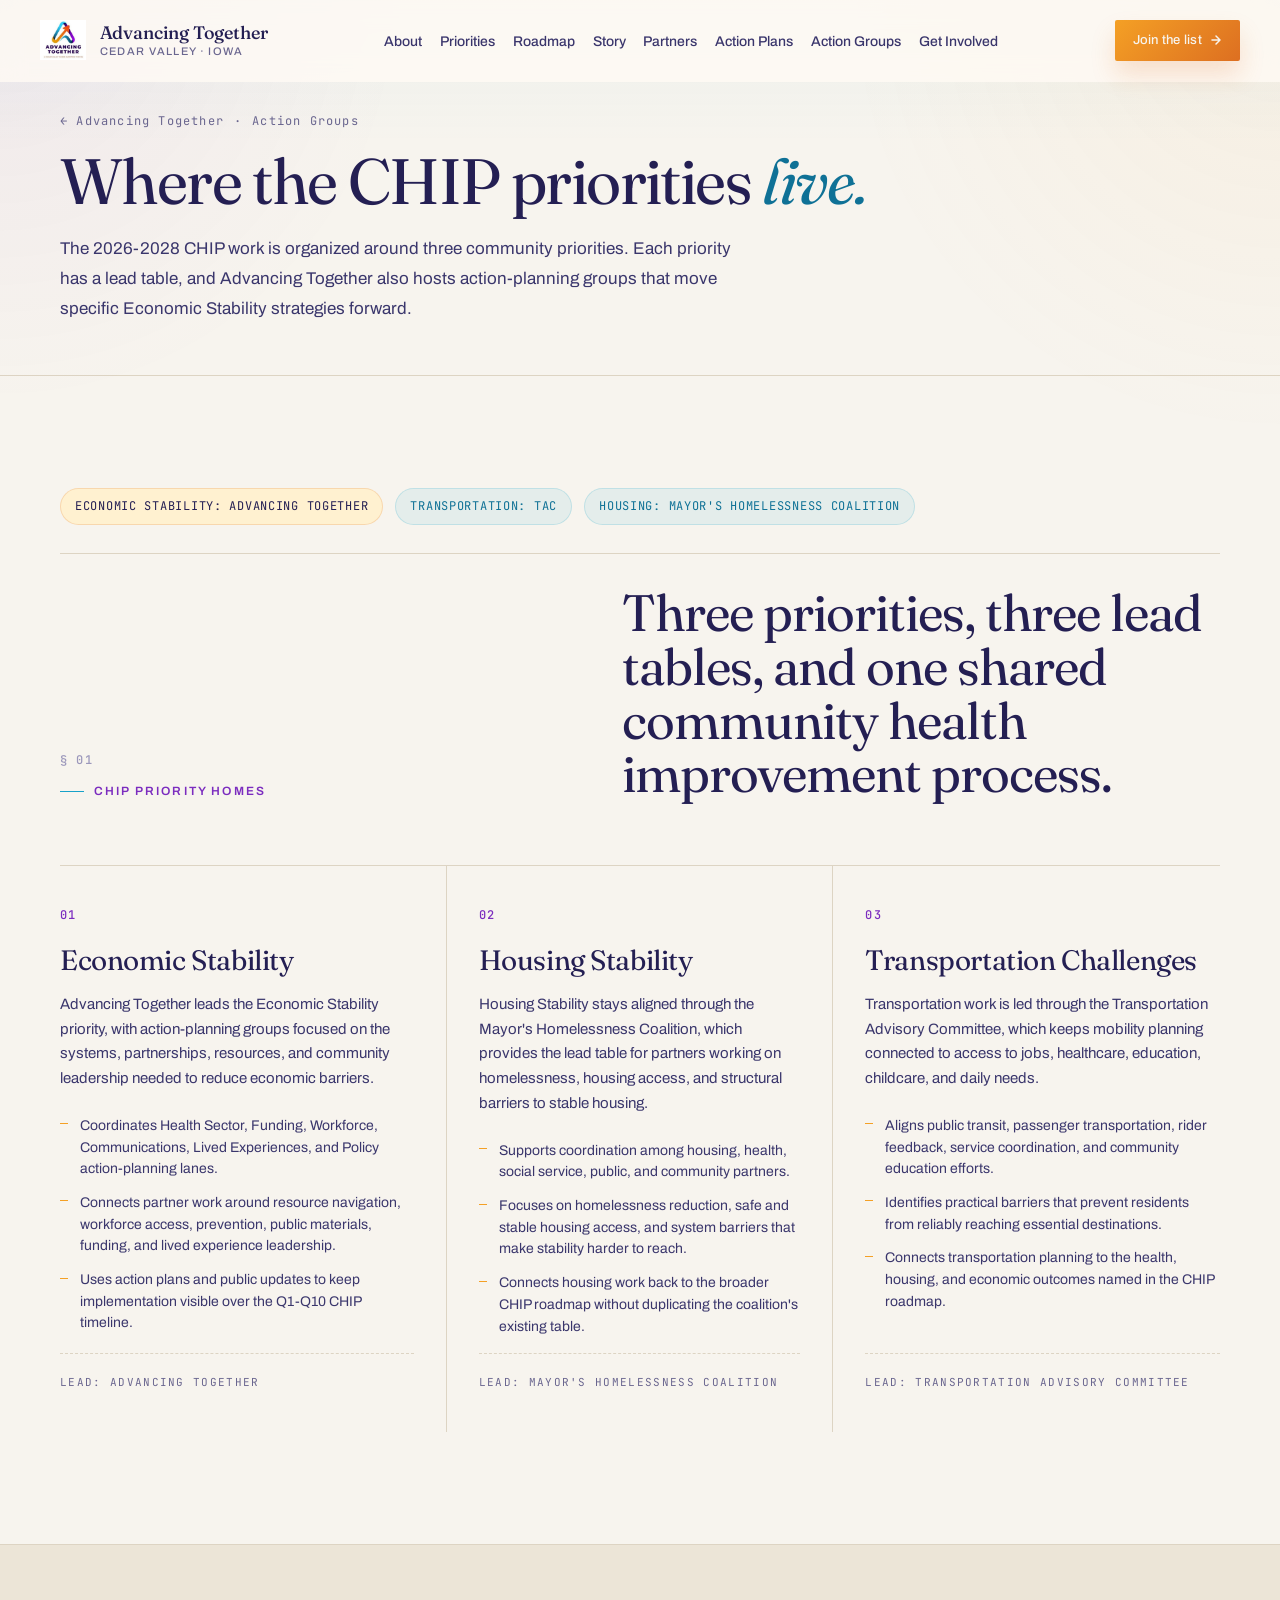
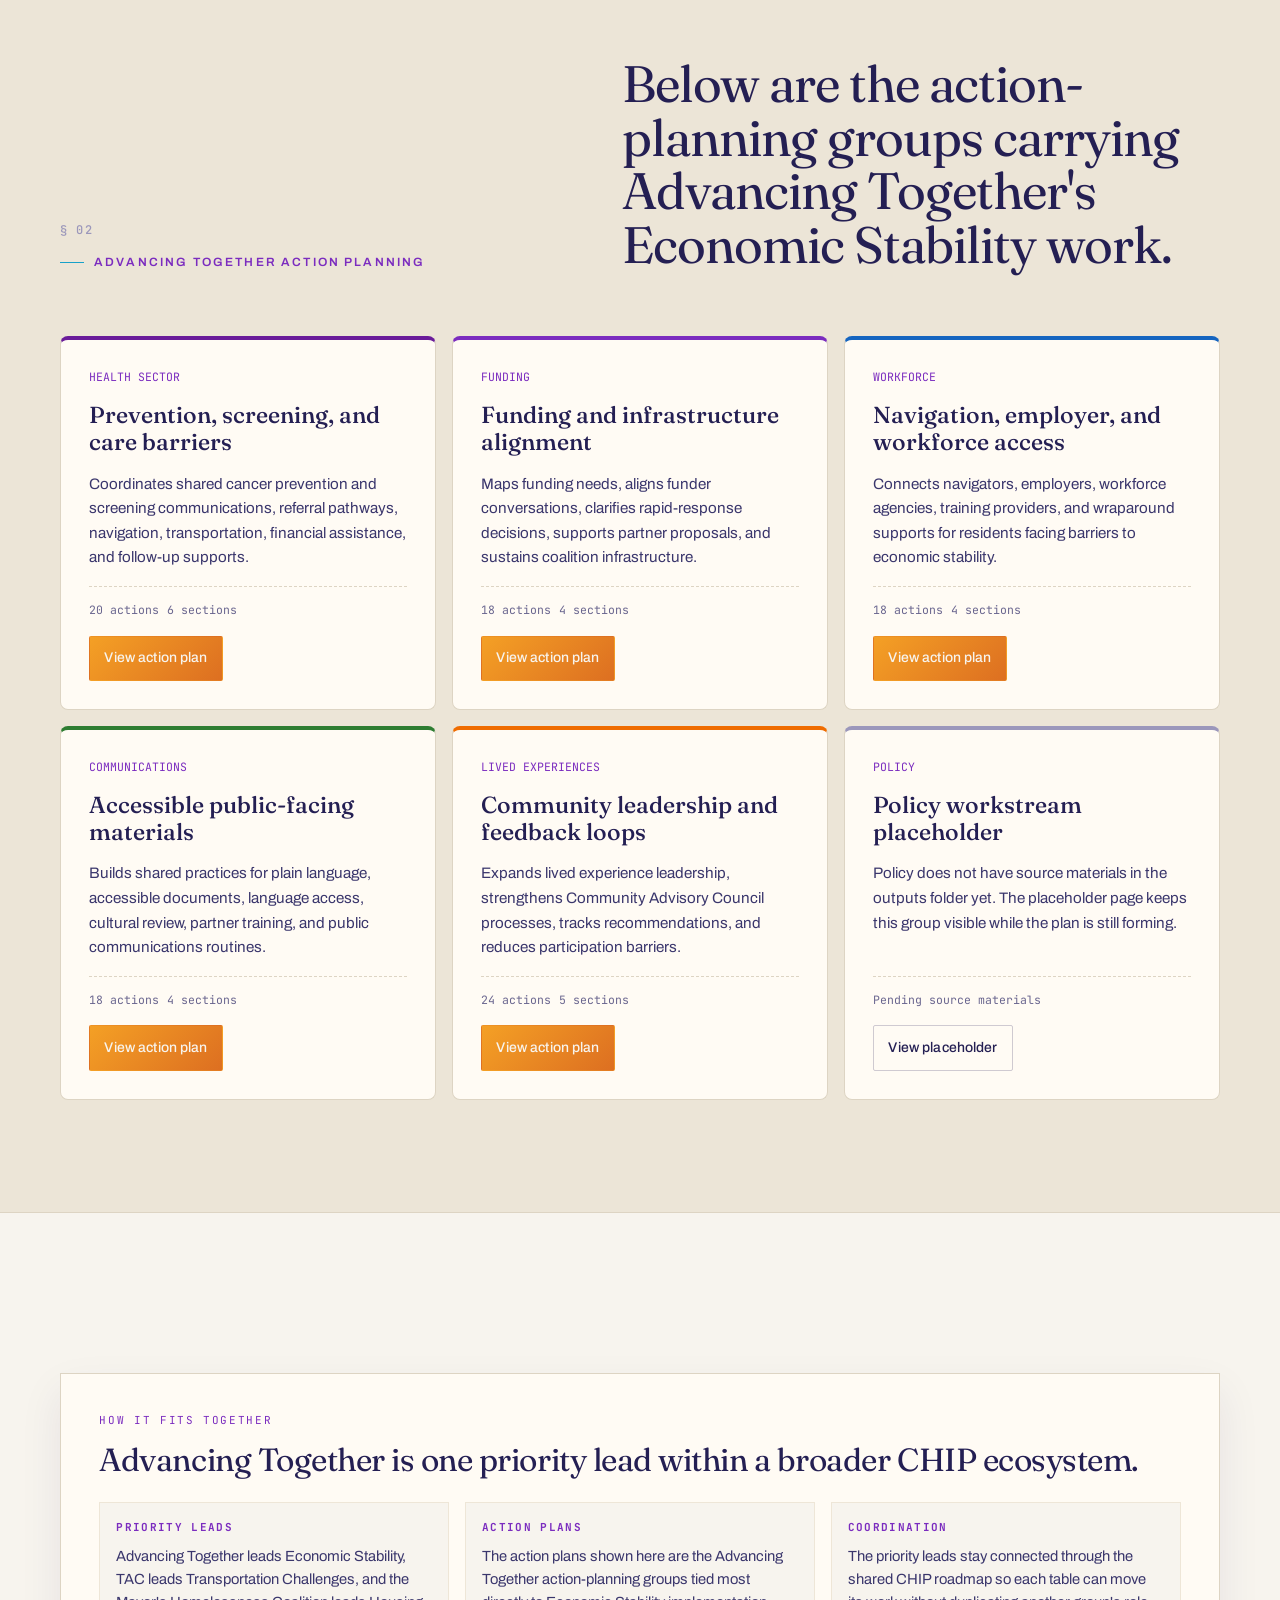
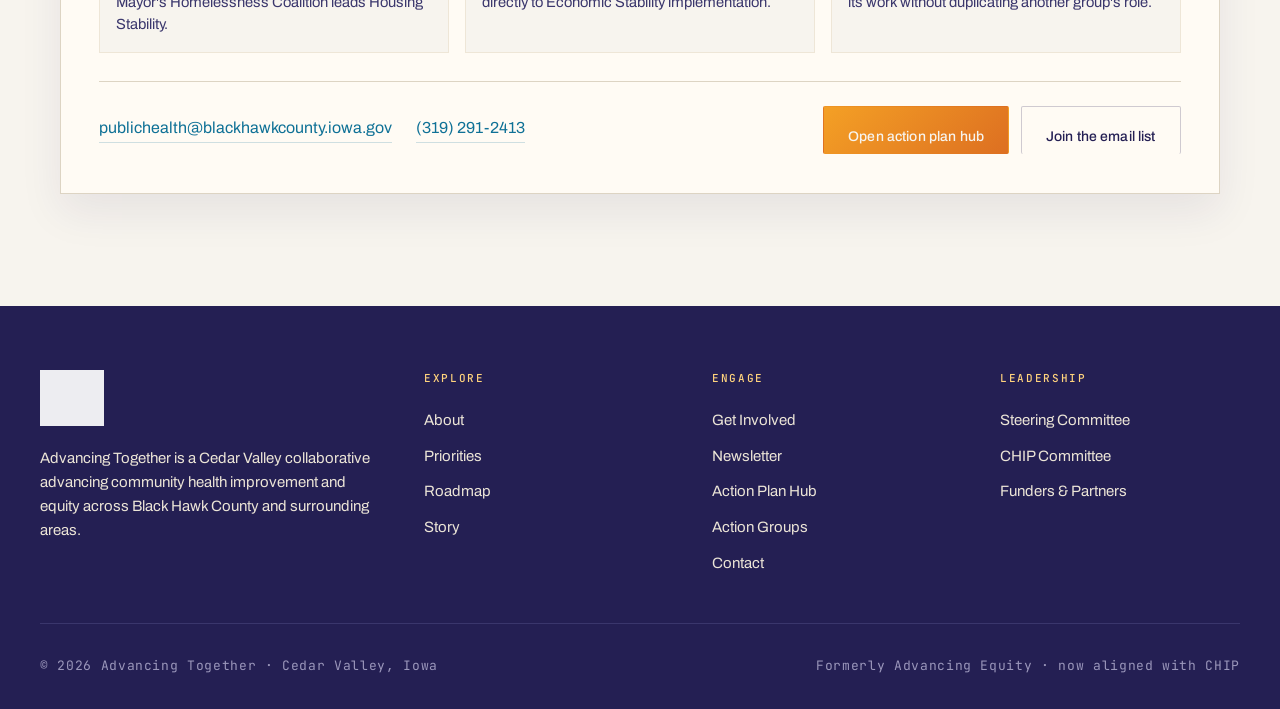
==== commit 9a7c1d5d: "Snapshot 5-26-2026" ====
--- a/action-groups.html
+++ b/action-groups.html
@@ -4,12 +4,12 @@
   <meta charset="UTF-8" />
   <meta name="viewport" content="width=device-width, initial-scale=1.0" />
   <title>Action Groups | Advancing Together</title>
-  <meta name="description" content="See what is actively meeting across Economic Stability, Housing Stability, and Transportation Challenges in the Cedar Valley CHIP process, and how to plug in." />
+  <meta name="description" content="See the current Advancing Together CHIP action groups: Health Sector, Funding, Workforce, Communications, Lived Experiences, and Policy." />
   <link rel="icon" type="image/png" href="AT-logo.png" />
   <link rel="preconnect" href="https://fonts.googleapis.com" />
   <link rel="preconnect" href="https://fonts.gstatic.com" crossorigin />
   <link href="https://fonts.googleapis.com/css2?family=Fraunces:ital,opsz,wght,SOFT,WONK@0,9..144,300..700,0..100,0..1;1,9..144,300..700,0..100,0..1&family=Archivo:wght@400;500;600;700&family=JetBrains+Mono:wght@400;500&display=swap" rel="stylesheet" />
-  <link rel="stylesheet" href="styles.css" />
+  <link rel="stylesheet" href="assets/css/site.css" />
 </head>
 <body>
 
@@ -29,6 +29,7 @@
           <li><a href="index.html#roadmap">Roadmap</a></li>
           <li><a href="index.html#story">Story</a></li>
           <li><a href="index.html#partners">Partners</a></li>
+          <li><a href="action-plans/index.html">Action Plans</a></li>
           <li><a href="action-groups.html" class="active">Action Groups</a></li>
           <li><a href="get-involved.html">Get Involved</a></li>
         </ul>
@@ -43,7 +44,7 @@
     </div>
   </nav>
 
-  <div class="mobile-nav" id="mobile-nav">
+  <div class="mobile-nav" id="mobile-nav" aria-hidden="true">
     <button class="mobile-nav__close" id="mobile-close">Close</button>
     <ul>
       <li><a href="index.html#about"><span class="num">01</span>About</a></li>
@@ -51,10 +52,11 @@
       <li><a href="index.html#roadmap"><span class="num">03</span>Roadmap</a></li>
       <li><a href="index.html#story"><span class="num">04</span>Story</a></li>
       <li><a href="index.html#partners"><span class="num">05</span>Partners</a></li>
-      <li><a href="action-groups.html"><span class="num">06</span>Action Groups</a></li>
-      <li><a href="get-involved.html"><span class="num">07</span>Get Involved</a></li>
-      <li><a href="newsletter.html"><span class="num">08</span>Newsletter</a></li>
-      <li><a href="one-pager.html"><span class="num">09</span>Funder one-pager</a></li>
+      <li><a href="action-plans/index.html"><span class="num">06</span>Action Plans</a></li>
+      <li><a href="action-groups.html"><span class="num">07</span>Action Groups</a></li>
+      <li><a href="get-involved.html"><span class="num">08</span>Get Involved</a></li>
+      <li><a href="newsletter.html"><span class="num">09</span>Newsletter</a></li>
+      <li><a href="CHIP 1-pager.pdf"><span class="num">10</span>Funder one-pager</a></li>
     </ul>
   </div>
 
@@ -65,143 +67,137 @@
         <span>&middot;</span>
         <span>Action Groups</span>
       </div>
-      <h1 class="reveal">What is meeting <em>now.</em></h1>
-      <p class="page-header__lede reveal reveal--delay-1">Advancing Together currently convenes around Economic Stability and helps coordinate the larger CHIP effort. Housing Stability and Transportation Challenges remain part of the process through partner-led groups already carrying that work.</p>
+      <h1 class="reveal">Where the CHIP priorities <em>live.</em></h1>
+      <p class="page-header__lede reveal reveal--delay-1">The 2026-2028 CHIP work is organized around three community priorities. Each priority has a lead table, and Advancing Together also hosts action-planning groups that move specific Economic Stability strategies forward.</p>
     </div>
   </header>
 
   <main>
-    <section class="section">
+    <section class="section" id="priorities">
       <div class="container">
         <div class="priority-pill-row reveal">
-          <span class="priority-pill priority-pill--active">Advancing Together convenings active</span>
-          <span class="priority-pill priority-pill--external">Transportation partner-led</span>
-          <span class="priority-pill priority-pill--external">Housing partner-led</span>
-          <span class="priority-pill priority-pill--aligned">One shared CHIP process</span>
-        </div>
-
-        <p class="meeting-note reveal reveal--delay-1">Not every CHIP priority uses the same meeting structure. Advancing Together is the main table moving the Economic Stability work and coordinating across priorities. Transportation and Housing stay connected through external community groups, so this page points people to the right lane instead of duplicating their full agendas.</p>
-
-        <div class="meeting-grid">
-          <article class="meeting-card meeting-card--featured reveal">
-            <div class="meeting-card__top">
-              <span class="meeting-card__eyebrow">Economic Stability</span>
-              <span class="meeting-card__status meeting-card__status--active">Active</span>
-            </div>
-            <h3 class="meeting-card__title">Advancing Together convenings</h3>
-            <p class="meeting-card__desc">This is the active Advancing Together table. It carries the Economic Stability priority while also helping coordinate with the Housing Stability and Transportation Challenges work happening through other community partners.</p>
-            <div class="meeting-card__goal">
-              <strong>Goal</strong>
-              To create a coordinated and inclusive community environment where all have opportunities for stable employment, income, and well-being through systems, policies, and partnerships that reduce economic barriers and strengthen participation in decision-making.
-            </div>
-            <ul class="meeting-card__list">
-              <li>Hosts quarterly convenings to share progress, strengthen relationships, and identify emerging economic stability issues.</li>
-              <li>Focuses on systems change, partner coordination, resource navigation, and lived-experience leadership.</li>
-              <li>Serves as the place where Economic Stability work stays connected to the other two CHIP priorities.</li>
+          <span class="priority-pill priority-pill--active">Economic Stability: Advancing Together</span>
+          <span class="priority-pill priority-pill--external">Transportation: TAC</span>
+          <span class="priority-pill priority-pill--external">Housing: Mayor's Homelessness Coalition</span>
+        </div>
+
+        <div class="section-head reveal">
+          <div class="section-head__meta">
+            <span class="section-num">&sect; 01</span>
+            <span class="eyebrow">CHIP Priority Homes</span>
+          </div>
+          <h2 class="section-head__title">Three priorities, three lead tables, and one shared community health improvement process.</h2>
+        </div>
+
+        <div class="priorities">
+          <article class="priority reveal">
+            <span class="priority__num">01</span>
+            <h3 class="priority__title">Economic Stability</h3>
+            <p class="priority__desc">Advancing Together leads the Economic Stability priority, with action-planning groups focused on the systems, partnerships, resources, and community leadership needed to reduce economic barriers.</p>
+            <ul class="priority__list">
+              <li>Coordinates Health Sector, Funding, Workforce, Communications, Lived Experiences, and Policy action-planning lanes.</li>
+              <li>Connects partner work around resource navigation, workforce access, prevention, public materials, funding, and lived experience leadership.</li>
+              <li>Uses action plans and public updates to keep implementation visible over the Q1-Q10 CHIP timeline.</li>
             </ul>
-            <div class="meeting-card__meta">
-              <span>Meeting cadence: Quarterly</span>
-              <a href="get-involved.html">Join the list
-                <svg width="10" height="10" viewBox="0 0 12 12" fill="none" aria-hidden="true"><path d="M2 6H10M10 6L6 2M10 6L6 10" stroke="currentColor" stroke-width="1.5" stroke-linecap="round" stroke-linejoin="round"/></svg>
-              </a>
-            </div>
-          </article>
-
-          <article class="meeting-card reveal reveal--delay-1">
-            <div class="meeting-card__top">
-              <span class="meeting-card__eyebrow">Transportation Challenges</span>
-              <span class="meeting-card__status meeting-card__status--external">External group</span>
-            </div>
-            <h3 class="meeting-card__title">Transit Advisory Committee working groups</h3>
-            <p class="meeting-card__desc">Transportation work stays aligned with existing public transit and passenger transportation improvement efforts rather than a separate Advancing Together-only group.</p>
-            <div class="meeting-card__goal">
-              <strong>Goal</strong>
-              Enhance access to transportation by aligning with existing public transit and passenger transportation improvement efforts, prioritizing service coordination, community engagement, and reducing barriers for system users.
-            </div>
-            <ul class="meeting-card__list">
-              <li>Includes public awareness, transportation education, and real-time rider feedback strategies.</li>
-              <li>Works across sectors to reduce transportation barriers and improve coordination.</li>
-              <li>Connects to working groups led by the Transit Advisory Committee for high-priority strategies.</li>
+            <div class="priority__tag">Lead: Advancing Together</div>
+          </article>
+
+          <article class="priority reveal reveal--delay-1">
+            <span class="priority__num">02</span>
+            <h3 class="priority__title">Housing Stability</h3>
+            <p class="priority__desc">Housing Stability stays aligned through the Mayor's Homelessness Coalition, which provides the lead table for partners working on homelessness, housing access, and structural barriers to stable housing.</p>
+            <ul class="priority__list">
+              <li>Supports coordination among housing, health, social service, public, and community partners.</li>
+              <li>Focuses on homelessness reduction, safe and stable housing access, and system barriers that make stability harder to reach.</li>
+              <li>Connects housing work back to the broader CHIP roadmap without duplicating the coalition's existing table.</li>
             </ul>
-            <div class="meeting-card__meta">
-              <span>Partner-led workstream</span>
-              <a href="mailto:publichealth@blackhawkcounty.iowa.gov?subject=Transportation%20Challenges%20Inquiry">Ask for the current contact
-                <svg width="10" height="10" viewBox="0 0 12 12" fill="none" aria-hidden="true"><path d="M2 6H10M10 6L6 2M10 6L6 10" stroke="currentColor" stroke-width="1.5" stroke-linecap="round" stroke-linejoin="round"/></svg>
-              </a>
-            </div>
-          </article>
-
-          <article class="meeting-card reveal reveal--delay-2">
-            <div class="meeting-card__top">
-              <span class="meeting-card__eyebrow">Housing Stability</span>
-              <span class="meeting-card__status meeting-card__status--external">External group</span>
-            </div>
-            <h3 class="meeting-card__title">Housing stability partner coordination</h3>
-            <p class="meeting-card__desc">Housing work is aligned with multi-sector efforts already addressing homelessness and the structural barriers that make stable housing harder to reach and keep.</p>
-            <div class="meeting-card__goal">
-              <strong>Goal</strong>
-              Support housing by aligning with and enhancing multi-sector efforts to reduce homelessness and address structural barriers to stable housing.
-            </div>
-            <ul class="meeting-card__list">
-              <li>Focuses on policy supports, public awareness, and coordination across key housing partners.</li>
-              <li>Links housing strategies with transportation and education supports to reduce the cycle of homelessness.</li>
-              <li>Emphasizes connection to safe, affordable housing and programs that meet individual needs.</li>
+            <div class="priority__tag">Lead: Mayor's Homelessness Coalition</div>
+          </article>
+
+          <article class="priority reveal reveal--delay-2">
+            <span class="priority__num">03</span>
+            <h3 class="priority__title">Transportation Challenges</h3>
+            <p class="priority__desc">Transportation work is led through the Transportation Advisory Committee, which keeps mobility planning connected to access to jobs, healthcare, education, childcare, and daily needs.</p>
+            <ul class="priority__list">
+              <li>Aligns public transit, passenger transportation, rider feedback, service coordination, and community education efforts.</li>
+              <li>Identifies practical barriers that prevent residents from reliably reaching essential destinations.</li>
+              <li>Connects transportation planning to the health, housing, and economic outcomes named in the CHIP roadmap.</li>
             </ul>
-            <div class="meeting-card__meta">
-              <span>Partner-led workstream</span>
-              <a href="mailto:publichealth@blackhawkcounty.iowa.gov?subject=Housing%20Stability%20Inquiry">Ask for the current contact
-                <svg width="10" height="10" viewBox="0 0 12 12" fill="none" aria-hidden="true"><path d="M2 6H10M10 6L6 2M10 6L6 10" stroke="currentColor" stroke-width="1.5" stroke-linecap="round" stroke-linejoin="round"/></svg>
-              </a>
-            </div>
+            <div class="priority__tag">Lead: Transportation Advisory Committee</div>
           </article>
         </div>
       </div>
     </section>
 
-    <section class="section section--deep">
+    <section class="section section--deep" id="action-planning-groups">
       <div class="container">
         <div class="section-head reveal">
           <div class="section-head__meta">
-            <span class="section-num">&sect; 01</span>
-            <span class="eyebrow">Economic Stability at AT</span>
-          </div>
-          <h2 class="section-head__title">The active Advancing Together work is centered on <em>Economic Stability.</em></h2>
-        </div>
-        <p class="body-text body-text--lg reveal" style="max-width:62em;">The CHIP one-pager groups the Economic Stability strategies into three buckets: changing the rules, strengthening partner collaboration, and supporting individuals. That is the clearest picture of what Advancing Together is carrying right now.</p>
-
-        <div class="strategy-layout">
-          <article class="strategy-card reveal">
-            <span class="strategy-card__eyebrow">1&ndash;4</span>
-            <h3 class="strategy-card__title">Changing the Rules</h3>
-            <ol class="strategy-card__list">
-              <li>Advocate for local policies and programs that reduce the cost burden of essential needs.</li>
-              <li>Expand lived-experience leadership so community members most affected by economic barriers shape decisions and are compensated for their time.</li>
-              <li>Promote rapid-response approaches such as microgrants, events, or policy recommendations when new issues emerge.</li>
-              <li>Build a collaborative resource navigation system so people can enter through any community &ldquo;door&rdquo; and still reach aligned supports.</li>
-            </ol>
-          </article>
-
-          <article class="strategy-card reveal reveal--delay-1">
-            <span class="strategy-card__eyebrow">5&ndash;11</span>
-            <h3 class="strategy-card__title">Community and Partner Collaboration</h3>
-            <ol class="strategy-card__list" start="5">
-              <li>Explore sustainable funding mechanisms to strengthen coalition infrastructure and Economic Stability strategies.</li>
-              <li>Align with Health Sector CHIP objectives that reduce long-term household financial strain through prevention, screenings, and behavioral health initiatives.</li>
-              <li>Host quarterly Advancing Together convenings to strengthen relationships, share progress, and identify emerging issues.</li>
-              <li>Develop a community data hub that centralizes reliable, place-based data.</li>
-              <li>Expand navigator and liaison capacity for community members facing language, cultural, or logistical barriers.</li>
-              <li>Strengthen the ecosystem between navigators, employers, employees, and workforce agencies.</li>
-              <li>Educate community organizations on practices that improve the accessibility of public-facing materials.</li>
-            </ol>
-          </article>
-
-          <article class="strategy-card reveal reveal--delay-2">
-            <span class="strategy-card__eyebrow">12&ndash;13</span>
-            <h3 class="strategy-card__title">Supporting Individuals</h3>
-            <ol class="strategy-card__list" start="12">
-              <li>Promote community employment and resource fairs that connect people to job opportunities, training programs, and wraparound supports.</li>
-              <li>Promote compensation policies that remove financial and structural barriers for community members contributing lived experience.</li>
-            </ol>
+            <span class="section-num">&sect; 02</span>
+            <span class="eyebrow">Advancing Together Action Planning</span>
+          </div>
+          <h2 class="section-head__title">Below are the action-planning groups carrying Advancing Together's Economic Stability work.</h2>
+        </div>
+
+        <div class="group-card-grid">
+          <article class="group-card reveal" style="--card-color:#6A1B9A">
+            <span class="group-card__eyebrow">Health Sector</span>
+            <h2 class="group-card__title">Prevention, screening, and care barriers</h2>
+            <p class="group-card__desc">Coordinates shared cancer prevention and screening communications, referral pathways, navigation, transportation, financial assistance, and follow-up supports.</p>
+            <div class="group-card__meta"><span>20 actions</span><span>6 sections</span></div>
+            <div class="group-card__actions">
+              <a href="action-plans/health-sector.html" class="btn btn--primary">View action plan</a>
+            </div>
+          </article>
+
+          <article class="group-card reveal reveal--delay-1" style="--card-color:#7B2CBF">
+            <span class="group-card__eyebrow">Funding</span>
+            <h2 class="group-card__title">Funding and infrastructure alignment</h2>
+            <p class="group-card__desc">Maps funding needs, aligns funder conversations, clarifies rapid-response decisions, supports partner proposals, and sustains coalition infrastructure.</p>
+            <div class="group-card__meta"><span>18 actions</span><span>4 sections</span></div>
+            <div class="group-card__actions">
+              <a href="action-plans/funding.html" class="btn btn--primary">View action plan</a>
+            </div>
+          </article>
+
+          <article class="group-card reveal reveal--delay-2" style="--card-color:#1565C0">
+            <span class="group-card__eyebrow">Workforce</span>
+            <h2 class="group-card__title">Navigation, employer, and workforce access</h2>
+            <p class="group-card__desc">Connects navigators, employers, workforce agencies, training providers, and wraparound supports for residents facing barriers to economic stability.</p>
+            <div class="group-card__meta"><span>18 actions</span><span>4 sections</span></div>
+            <div class="group-card__actions">
+              <a href="action-plans/workforce.html" class="btn btn--primary">View action plan</a>
+            </div>
+          </article>
+
+          <article class="group-card reveal" style="--card-color:#2E7D32">
+            <span class="group-card__eyebrow">Communications</span>
+            <h2 class="group-card__title">Accessible public-facing materials</h2>
+            <p class="group-card__desc">Builds shared practices for plain language, accessible documents, language access, cultural review, partner training, and public communications routines.</p>
+            <div class="group-card__meta"><span>18 actions</span><span>4 sections</span></div>
+            <div class="group-card__actions">
+              <a href="action-plans/communications.html" class="btn btn--primary">View action plan</a>
+            </div>
+          </article>
+
+          <article class="group-card reveal reveal--delay-1" style="--card-color:#EF6C00">
+            <span class="group-card__eyebrow">Lived Experiences</span>
+            <h2 class="group-card__title">Community leadership and feedback loops</h2>
+            <p class="group-card__desc">Expands lived experience leadership, strengthens Community Advisory Council processes, tracks recommendations, and reduces participation barriers.</p>
+            <div class="group-card__meta"><span>24 actions</span><span>5 sections</span></div>
+            <div class="group-card__actions">
+              <a href="action-plans/lived-experience.html" class="btn btn--primary">View action plan</a>
+            </div>
+          </article>
+
+          <article class="group-card reveal reveal--delay-2" style="--card-color:#9B97BB">
+            <span class="group-card__eyebrow">Policy</span>
+            <h2 class="group-card__title">Policy workstream placeholder</h2>
+            <p class="group-card__desc">Policy does not have source materials in the outputs folder yet. The placeholder page keeps this group visible while the plan is still forming.</p>
+            <div class="group-card__meta"><span>Pending source materials</span></div>
+            <div class="group-card__actions">
+              <a href="action-plans/policy.html" class="btn btn--secondary">View placeholder</a>
+            </div>
           </article>
         </div>
       </div>
@@ -211,19 +207,19 @@
       <div class="container">
         <div class="process-note reveal">
           <span class="process-note__eyebrow">How It Fits Together</span>
-          <h2 class="process-note__title">One CHIP roadmap, three priorities, and different tables carrying different parts of the work.</h2>
+          <h2 class="process-note__title">Advancing Together is one priority lead within a broader CHIP ecosystem.</h2>
           <div class="process-note__grid">
             <div class="process-note__item">
-              <strong>Shared process</strong>
-              <p>Economic Stability, Housing Stability, and Transportation Challenges are all part of the same community health improvement process.</p>
+              <strong>Priority leads</strong>
+              <p>Advancing Together leads Economic Stability, TAC leads Transportation Challenges, and the Mayor's Homelessness Coalition leads Housing Stability.</p>
             </div>
             <div class="process-note__item">
-              <strong>Different meeting homes</strong>
-              <p>Advancing Together actively carries Economic Stability, while Housing and Transportation stay aligned through existing external partner groups.</p>
+              <strong>Action plans</strong>
+              <p>The action plans shown here are the Advancing Together action-planning groups tied most directly to Economic Stability implementation.</p>
             </div>
             <div class="process-note__item">
-              <strong>One front door</strong>
-              <p>If you want to plug in, the email list and CHIP coordination contact are the easiest ways to get routed to the right table.</p>
+              <strong>Coordination</strong>
+              <p>The priority leads stay connected through the shared CHIP roadmap so each table can move its work without duplicating another group's role.</p>
             </div>
           </div>
 
@@ -233,7 +229,7 @@
               <a href="tel:3192912413">(319) 291-2413</a>
             </div>
             <div class="contact-routing__actions">
-              <a href="CHIP 1-pager.pdf" class="btn btn--primary">Read the CHIP one-pager</a>
+              <a href="action-plans/index.html" class="btn btn--primary">Open action plan hub</a>
               <a href="get-involved.html" class="btn btn--secondary">Join the email list</a>
             </div>
           </div>
@@ -263,6 +259,7 @@
           <ul>
             <li><a href="get-involved.html">Get Involved</a></li>
             <li><a href="newsletter.html">Newsletter</a></li>
+            <li><a href="action-plans/index.html">Action Plan Hub</a></li>
             <li><a href="action-groups.html">Action Groups</a></li>
             <li><a href="index.html#connect">Contact</a></li>
           </ul>
--- a/assets/css/site.css
+++ b/assets/css/site.css
@@ -0,0 +1,902 @@
+@import url("../../styles.css");
+
+.skip-link {
+  position: absolute;
+  left: var(--gutter);
+  top: 0.75rem;
+  z-index: 200;
+  transform: translateY(-160%);
+  background: var(--ink);
+  color: var(--paper);
+  padding: 0.75rem 1rem;
+  border-radius: 2px;
+}
+
+.skip-link:focus {
+  transform: translateY(0);
+}
+
+.action-plan-page {
+  --gantt-action-width: minmax(220px, 1.35fr);
+  --gantt-resp-width: minmax(150px, 0.8fr);
+  --gantt-quarter-width: minmax(38px, 0.42fr);
+  --gantt-border: #d8dee8;
+  --gantt-text: #1f2933;
+  --gantt-muted: #5b6675;
+  --gantt-bg: #f7f9fb;
+}
+
+.action-plan-hero {
+  background: linear-gradient(180deg, rgba(255, 251, 244, 0.96) 0%, rgba(236, 229, 215, 0.72) 100%);
+}
+
+.action-plan-hero__grid {
+  display: grid;
+  grid-template-columns: 1fr;
+  gap: 2rem;
+  align-items: start;
+}
+
+@media (min-width: 960px) {
+  .action-plan-hero__grid {
+    grid-template-columns: minmax(0, 1.35fr) minmax(300px, 0.65fr);
+  }
+}
+
+.action-plan-hero__aside {
+  background: var(--paper-warm);
+  border: 1px solid var(--rule);
+  border-radius: 8px;
+  padding: clamp(1.25rem, 3vw, 1.75rem);
+  box-shadow: var(--card-shadow);
+}
+
+.action-plan-facts {
+  display: grid;
+  gap: 1rem;
+}
+
+.action-plan-fact {
+  padding-bottom: 1rem;
+  border-bottom: 1px solid var(--rule-soft);
+}
+
+.action-plan-fact:last-child {
+  padding-bottom: 0;
+  border-bottom: 0;
+}
+
+.action-plan-fact__label {
+  font-family: var(--mono);
+  font-size: 0.72rem;
+  text-transform: uppercase;
+  color: var(--purple);
+  letter-spacing: 0;
+  margin-bottom: 0.25rem;
+}
+
+.action-plan-fact__value {
+  color: var(--ink-soft);
+  line-height: 1.55;
+}
+
+.action-plan-actions {
+  display: flex;
+  flex-wrap: wrap;
+  gap: 0.75rem;
+  margin-top: 1.5rem;
+}
+
+.plan-switcher {
+  display: grid;
+  gap: 0.375rem;
+  margin-top: 1.5rem;
+  max-width: 360px;
+}
+
+.plan-switcher label {
+  font-size: 0.78rem;
+  font-weight: 700;
+  color: var(--ink-soft);
+}
+
+.plan-switcher select {
+  min-height: 2.75rem;
+  width: 100%;
+  border: 1px solid var(--rule);
+  border-radius: 4px;
+  background: var(--paper);
+  color: var(--ink);
+  font: inherit;
+  font-size: 0.95rem;
+  padding: 0.55rem 0.75rem;
+}
+
+.plan-switcher select:focus {
+  outline: 2px solid var(--gold);
+  outline-offset: 2px;
+}
+
+.objective-strip {
+  display: grid;
+  grid-template-columns: 1fr;
+  gap: 1rem;
+  margin-top: 2rem;
+}
+
+@media (min-width: 900px) {
+  .objective-strip {
+    grid-template-columns: repeat(4, 1fr);
+  }
+}
+
+.objective-card {
+  background: var(--paper-warm);
+  border: 1px solid var(--rule);
+  border-top: 4px solid var(--objective-color, var(--teal));
+  border-radius: 8px;
+  padding: 1rem;
+}
+
+.objective-card__title {
+  font-family: var(--serif);
+  font-size: 1.08rem;
+  font-weight: 500;
+  line-height: 1.25;
+  margin-bottom: 0.5rem;
+}
+
+.objective-card__outcome {
+  color: var(--ink-soft);
+  font-size: 0.9rem;
+  line-height: 1.55;
+}
+
+.filter-panel {
+  background: var(--paper-warm);
+  border: 1px solid var(--rule);
+  border-radius: 8px;
+  padding: clamp(1rem, 2.5vw, 1.5rem);
+  margin-bottom: 1.5rem;
+}
+
+.filter-panel__header {
+  display: flex;
+  flex-wrap: wrap;
+  gap: 0.75rem 1rem;
+  align-items: center;
+  justify-content: space-between;
+  padding-bottom: 1rem;
+  border-bottom: 1px solid var(--rule-soft);
+  margin-bottom: 1rem;
+}
+
+.filter-panel__title {
+  font-family: var(--serif);
+  font-size: 1.25rem;
+  font-weight: 500;
+  line-height: 1.2;
+}
+
+.filter-grid {
+  display: grid;
+  grid-template-columns: 1fr;
+  gap: 0.875rem;
+}
+
+@media (min-width: 760px) {
+  .filter-grid {
+    grid-template-columns: repeat(2, minmax(0, 1fr));
+  }
+}
+
+@media (min-width: 1180px) {
+  .filter-grid {
+    grid-template-columns: repeat(5, minmax(0, 1fr));
+  }
+}
+
+.filter-field {
+  display: grid;
+  gap: 0.375rem;
+}
+
+.filter-field label {
+  font-size: 0.78rem;
+  font-weight: 700;
+  color: var(--ink-soft);
+}
+
+.filter-field select {
+  min-height: 2.75rem;
+  width: 100%;
+  border: 1px solid var(--rule);
+  border-radius: 4px;
+  background: var(--paper);
+  color: var(--ink);
+  font: inherit;
+  font-size: 0.92rem;
+  padding: 0.55rem 0.75rem;
+}
+
+.filter-field select:focus {
+  outline: 2px solid var(--gold);
+  outline-offset: 2px;
+}
+
+.results-note {
+  color: var(--ink-mute);
+  font-size: 0.94rem;
+}
+
+.chart-region {
+  margin-top: 1.5rem;
+}
+
+.objective-legend {
+  display: flex;
+  flex-wrap: wrap;
+  gap: 0.625rem 1rem;
+  margin: 0 0 1rem;
+  padding: 0.875rem;
+  background: #fff;
+  border: 1px solid var(--gantt-border);
+  border-radius: 8px;
+}
+
+.objective-legend__item {
+  display: inline-flex;
+  align-items: center;
+  gap: 0.45rem;
+  color: var(--gantt-text);
+  font-size: 0.9rem;
+}
+
+.objective-legend__swatch {
+  width: 16px;
+  height: 16px;
+  border-radius: 3px;
+  background: var(--objective-color, var(--teal));
+  flex: 0 0 auto;
+}
+
+.chart-wrap {
+  overflow-x: hidden;
+  background: #fff;
+  border: 1px solid var(--gantt-border);
+  border-radius: 8px;
+  box-shadow: 0 8px 24px rgba(15, 23, 42, 0.06);
+  width: min(100%, calc(100vw - (var(--gutter) * 2)));
+}
+
+.chart {
+  min-width: 0;
+  width: 100%;
+  color: var(--gantt-text);
+  font-family: Aptos, Calibri, Arial, sans-serif;
+  line-height: 1.35;
+}
+
+.gantt-header,
+.gantt-summary,
+.section-actions {
+  display: grid;
+  grid-template-columns: var(--gantt-action-width) var(--gantt-resp-width) repeat(10, var(--gantt-quarter-width));
+}
+
+.gantt-corner,
+.qhead,
+.action-cell,
+.responsible-cell,
+.group-title,
+.group-responsible {
+  border-right: 1px solid var(--gantt-border);
+  border-bottom: 1px solid var(--gantt-border);
+  padding: 10px;
+}
+
+.gantt-corner,
+.qhead {
+  background: #eef3f8;
+  text-align: center;
+  font-weight: 700;
+  overflow-wrap: anywhere;
+}
+
+.qhead span {
+  display: block;
+  font-size: 11px;
+  font-weight: 600;
+  color: var(--gantt-muted);
+}
+
+.gantt-section {
+  display: contents;
+}
+
+.gantt-summary {
+  list-style: none;
+  cursor: pointer;
+}
+
+.gantt-summary::-webkit-details-marker {
+  display: none;
+}
+
+.gantt-summary:focus-visible {
+  outline: 3px solid var(--gold);
+  outline-offset: -3px;
+}
+
+.group-title {
+  font-weight: 800;
+  background: #f2f5fa;
+  min-height: 70px;
+  display: flex;
+  flex-direction: column;
+  justify-content: center;
+  gap: 3px;
+  position: relative;
+  padding-left: 32px;
+}
+
+.group-title small {
+  display: block;
+  color: var(--gantt-muted);
+  font-size: 12px;
+  font-weight: 600;
+}
+
+.caret::before {
+  content: "\203A";
+  position: absolute;
+  left: 12px;
+  top: 22px;
+  font-size: 22px;
+  transform: rotate(0deg);
+  transition: transform 0.15s ease;
+}
+
+.gantt-section[open] .caret::before {
+  transform: rotate(90deg);
+}
+
+.group-responsible {
+  background: #f8fafc;
+  color: #475569;
+  font-weight: 700;
+  min-height: 70px;
+  display: flex;
+  align-items: center;
+}
+
+.action-cell {
+  font-weight: 700;
+  background: #fbfcfe;
+  min-height: 62px;
+}
+
+.responsible-cell {
+  color: #334155;
+  background: #fff;
+  min-height: 62px;
+  font-size: 13px;
+}
+
+.responsible-cell ul {
+  margin: 0;
+  padding-left: 18px;
+}
+
+.responsible-cell li + li {
+  margin-top: 3px;
+}
+
+.nested {
+  background-color: #fff;
+}
+
+.action-cell.nested {
+  padding-left: 28px;
+  font-weight: 650;
+}
+
+.timeline-row {
+  grid-column: 3 / -1;
+  display: grid;
+  grid-template-columns: repeat(10, var(--gantt-quarter-width));
+  position: relative;
+  min-height: 62px;
+  border-bottom: 1px solid var(--gantt-border);
+}
+
+.group-row {
+  min-height: 70px;
+  background: #f8fafc;
+}
+
+.grid-cell {
+  border-right: 1px solid var(--gantt-border);
+}
+
+.bar {
+  grid-column: var(--start) / var(--end);
+  align-self: center;
+  height: 30px;
+  margin: 0 6px;
+  border: 0;
+  border-radius: 6px;
+  background: var(--color);
+  color: #fff;
+  font: 700 11px/1.15 Aptos, Calibri, Arial, sans-serif;
+  padding: 5px 4px;
+  box-shadow: 0 3px 9px rgba(0, 0, 0, 0.18);
+  z-index: 2;
+  overflow: visible;
+  text-align: center;
+  position: relative;
+}
+
+.group-bar {
+  height: 34px;
+  background: repeating-linear-gradient(45deg, var(--color), var(--color) 10px, rgba(255, 255, 255, 0.18) 10px, rgba(255, 255, 255, 0.18) 20px), var(--color);
+}
+
+.bar span {
+  display: block;
+  white-space: nowrap;
+  overflow: hidden;
+  text-overflow: ellipsis;
+}
+
+.bar[data-tip]:hover::after,
+.bar[data-tip]:focus::after {
+  content: attr(data-tip);
+  position: absolute;
+  left: 50%;
+  bottom: calc(100% + 8px);
+  transform: translateX(-50%);
+  width: min(560px, 70vw);
+  white-space: normal;
+  text-align: left;
+  background: #111827;
+  color: #fff;
+  border-radius: 6px;
+  padding: 10px 12px;
+  font-weight: 500;
+  line-height: 1.35;
+  box-shadow: 0 12px 28px rgba(0, 0, 0, 0.24);
+  z-index: 20;
+}
+
+.bar:focus {
+  outline: 3px solid #111827;
+  outline-offset: 2px;
+}
+
+.chart-notes {
+  margin-top: 1rem;
+  color: var(--ink-mute);
+  font-size: 0.9rem;
+}
+
+.action-details {
+  margin-top: 2.5rem;
+}
+
+.action-detail-grid {
+  display: grid;
+  grid-template-columns: 1fr;
+  gap: 1rem;
+}
+
+.action-detail-card {
+  background: var(--paper-warm);
+  border: 1px solid var(--rule);
+  border-top: 4px solid var(--objective-color, var(--teal));
+  border-radius: 8px;
+  overflow: hidden;
+}
+
+.action-detail-card__top {
+  display: flex;
+  flex-wrap: wrap;
+  justify-content: space-between;
+  gap: 0.625rem;
+}
+
+.action-detail-card__id,
+.status-pill,
+.objective-pill {
+  display: inline-flex;
+  align-items: center;
+  width: fit-content;
+  border-radius: 4px;
+  padding: 0.25rem 0.5rem;
+  font-family: var(--mono);
+  font-size: 0.72rem;
+  line-height: 1.3;
+  letter-spacing: 0;
+}
+
+.action-detail-card__id {
+  color: var(--ink-mute);
+  background: var(--paper);
+  border: 1px solid var(--rule-soft);
+}
+
+.status-pill {
+  color: var(--ink);
+  background: var(--gold-wash);
+  border: 1px solid rgba(221, 111, 33, 0.2);
+}
+
+.objective-pill {
+  color: var(--ink);
+  background: color-mix(in srgb, var(--objective-color, var(--teal)) 12%, #fff);
+  border: 1px solid color-mix(in srgb, var(--objective-color, var(--teal)) 24%, #fff);
+}
+
+.action-detail-card__title {
+  display: block;
+  font-family: var(--serif);
+  font-size: 1.25rem;
+  line-height: 1.25;
+  font-weight: 500;
+  margin-top: 0.6rem;
+}
+
+.action-detail-card__meta {
+  display: flex;
+  flex-wrap: wrap;
+  gap: 0.45rem 1rem;
+  color: var(--ink-soft);
+  font-size: 0.92rem;
+  margin-top: 0.75rem;
+}
+
+.action-detail-card__summary {
+  cursor: pointer;
+  list-style: none;
+  padding: clamp(1.125rem, 2vw, 1.5rem);
+  position: relative;
+}
+
+.action-detail-card__summary::-webkit-details-marker {
+  display: none;
+}
+
+.action-detail-card__summary::after {
+  content: "\203A";
+  position: absolute;
+  right: 1rem;
+  top: 1rem;
+  font-size: 1.5rem;
+  color: var(--ink-mute);
+  transition: transform 0.18s ease;
+}
+
+.action-detail-card[open] .action-detail-card__summary::after {
+  transform: rotate(90deg);
+}
+
+.action-detail-card__summary:focus-visible {
+  outline: 3px solid var(--gold);
+  outline-offset: -3px;
+}
+
+.action-detail-card__summary-main {
+  display: block;
+  padding-right: 2rem;
+}
+
+.action-detail-card__body {
+  display: grid;
+  gap: 1rem;
+  padding: 0 clamp(1.125rem, 2vw, 1.5rem) clamp(1.125rem, 2vw, 1.5rem);
+}
+
+.detail-block {
+  background: var(--paper);
+  border: 1px solid var(--rule-soft);
+  border-radius: 6px;
+  padding: 0.875rem;
+}
+
+.detail-block h4 {
+  font-family: var(--mono);
+  font-size: 0.72rem;
+  text-transform: uppercase;
+  color: var(--purple);
+  letter-spacing: 0;
+  margin-bottom: 0.5rem;
+}
+
+.detail-block ul {
+  margin: 0;
+  padding-left: 1.1rem;
+  color: var(--ink-soft);
+  font-size: 0.92rem;
+  line-height: 1.55;
+}
+
+.detail-block li + li {
+  margin-top: 0.35rem;
+}
+
+.public-update {
+  border-left: 3px solid var(--teal);
+  padding-left: 0.875rem;
+}
+
+.public-update p {
+  color: var(--ink-soft);
+  font-size: 0.92rem;
+  line-height: 1.55;
+}
+
+.loading-state,
+.empty-state,
+.error-state {
+  background: var(--paper-warm);
+  border: 1px solid var(--rule);
+  border-radius: 8px;
+  padding: 1.25rem;
+  color: var(--ink-soft);
+}
+
+.error-state {
+  border-color: rgba(190, 24, 93, 0.32);
+  background: #fff7f9;
+}
+
+.plan-card-grid,
+.group-card-grid {
+  display: grid;
+  grid-template-columns: 1fr;
+  gap: 1rem;
+}
+
+@media (min-width: 760px) {
+  .plan-card-grid,
+  .group-card-grid {
+    grid-template-columns: repeat(2, minmax(0, 1fr));
+  }
+}
+
+@media (min-width: 1120px) {
+  .plan-card-grid,
+  .group-card-grid {
+    grid-template-columns: repeat(3, minmax(0, 1fr));
+  }
+}
+
+.plan-card,
+.group-card {
+  background: var(--paper-warm);
+  border: 1px solid var(--rule);
+  border-top: 4px solid var(--card-color, var(--teal));
+  border-radius: 8px;
+  padding: clamp(1.25rem, 2.5vw, 1.75rem);
+  display: flex;
+  flex-direction: column;
+  gap: 1rem;
+  min-height: 100%;
+}
+
+.plan-card__eyebrow,
+.group-card__eyebrow {
+  font-family: var(--mono);
+  font-size: 0.72rem;
+  letter-spacing: 0;
+  text-transform: uppercase;
+  color: var(--purple);
+}
+
+.plan-card__title,
+.group-card__title {
+  font-family: var(--serif);
+  font-size: 1.45rem;
+  font-weight: 500;
+  line-height: 1.15;
+}
+
+.plan-card__desc,
+.group-card__desc {
+  color: var(--ink-soft);
+  font-size: 0.95rem;
+  line-height: 1.62;
+}
+
+.plan-card__meta,
+.group-card__meta {
+  margin-top: auto;
+  padding-top: 0.875rem;
+  border-top: 1px dashed var(--rule);
+  display: flex;
+  flex-wrap: wrap;
+  gap: 0.5rem;
+  color: var(--ink-mute);
+  font-family: var(--mono);
+  font-size: 0.72rem;
+}
+
+.plan-card__actions,
+.group-card__actions {
+  display: flex;
+  flex-wrap: wrap;
+  gap: 0.625rem;
+}
+
+.plan-card__actions .btn,
+.group-card__actions .btn {
+  padding: 0.65rem 0.9rem;
+}
+
+.plan-card--placeholder {
+  opacity: 0.86;
+}
+
+@media (max-width: 820px) {
+  .chart-wrap {
+    width: min(100%, calc(100vw - (var(--gutter) * 2)));
+  }
+
+  .gantt-header {
+    grid-template-columns: repeat(10, minmax(0, 1fr));
+  }
+
+  .gantt-corner {
+    display: none;
+  }
+
+  .gantt-summary,
+  .section-actions {
+    grid-template-columns: 1fr;
+  }
+
+  .group-title,
+  .group-responsible,
+  .action-cell,
+  .responsible-cell,
+  .timeline-row {
+    grid-column: 1 / -1;
+    border-right: 0;
+  }
+
+  .group-title {
+    min-height: 0;
+    padding-top: 0.85rem;
+    padding-bottom: 0.85rem;
+  }
+
+  .group-responsible,
+  .responsible-cell {
+    min-height: 0;
+    padding-top: 0.5rem;
+    padding-bottom: 0.5rem;
+  }
+
+  .action-cell {
+    min-height: 0;
+    padding-top: 0.85rem;
+    padding-bottom: 0.5rem;
+  }
+
+  .timeline-row {
+    grid-template-columns: repeat(10, minmax(0, 1fr));
+    min-height: 46px;
+  }
+
+  .group-row {
+    min-height: 46px;
+  }
+
+  .qhead {
+    padding: 5px 1px;
+    font-size: 0.68rem;
+  }
+
+  .qhead span {
+    display: none;
+  }
+
+  .bar {
+    height: 24px;
+    margin: 0 2px;
+    padding: 3px 2px;
+    font-size: 0.62rem;
+  }
+
+  .bar span {
+    white-space: nowrap;
+    text-overflow: clip;
+  }
+}
+
+@media print {
+  body {
+    background: #fff;
+  }
+
+  body::before,
+  .nav,
+  .mobile-nav,
+  .filter-panel,
+  .action-plan-actions,
+  .skip-link,
+  .footer {
+    display: none !important;
+  }
+
+  .page-header,
+  .section,
+  .section--tight {
+    padding: 1rem 0 !important;
+  }
+
+  .container,
+  .container--wide {
+    max-width: none;
+    padding: 0;
+  }
+
+  .chart-wrap {
+    overflow: visible;
+    box-shadow: none;
+  }
+
+  .chart {
+    min-width: 0;
+  }
+
+  .gantt-header,
+  .gantt-summary,
+  .section-actions {
+    grid-template-columns: 230px 175px repeat(10, 1fr);
+  }
+
+  .action-cell,
+  .responsible-cell,
+  .group-title,
+  .group-responsible {
+    font-size: 8px;
+    min-height: 42px;
+    padding: 4px;
+  }
+
+  .timeline-row,
+  .group-row {
+    min-height: 42px;
+  }
+
+  .bar {
+    height: 20px;
+    font-size: 7px;
+    padding: 2px;
+    box-shadow: none;
+  }
+
+  .qhead {
+    font-size: 8px;
+    padding: 3px 1px;
+  }
+
+  .qhead span {
+    font-size: 6px;
+  }
+
+  .bar::after {
+    display: none;
+  }
+
+  .action-detail-grid {
+    display: block;
+  }
+
+  .action-detail-card {
+    break-inside: avoid;
+    margin-bottom: 0.75rem;
+    box-shadow: none;
+  }
+}
